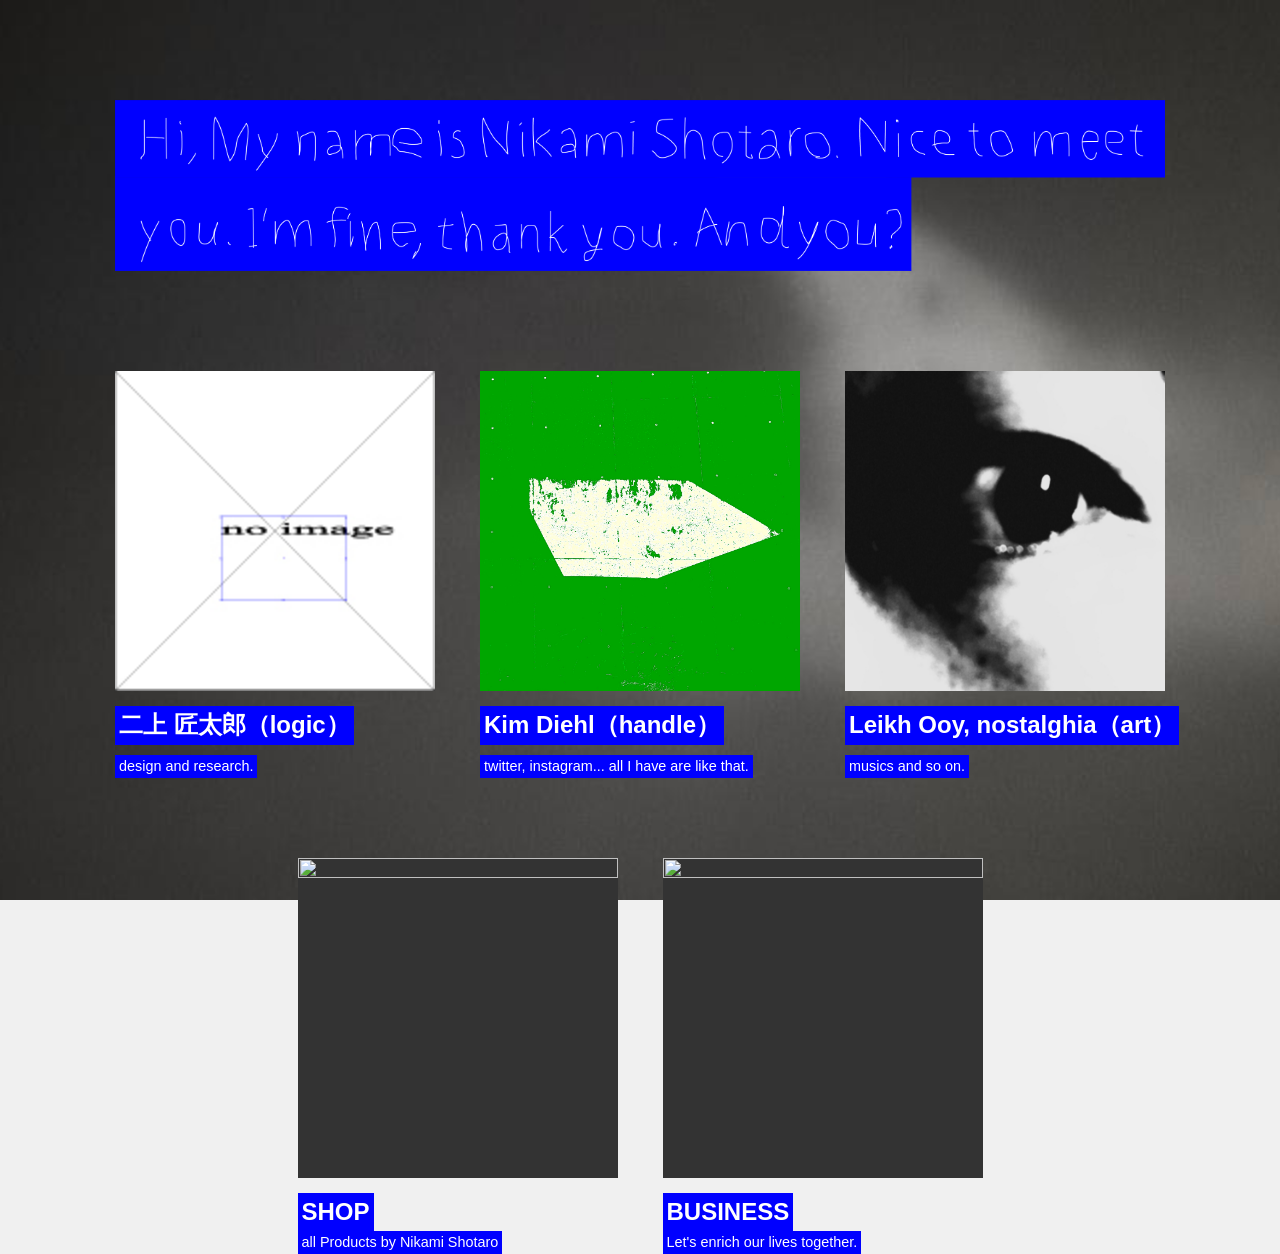
==== index.html @ e9ebbf96 "更新" ====
<!DOCTYPE html> 
<html lang="ja">
<head>
    <meta charset="UTF-8">
    <meta name="viewport" content="width=device-width, initial-scale=1.0">
    <title>nikamishotaro computer</title>
    <style>
        /* 全体の設定 */
        body {
            /* ① フォントをMS Pゴシック主体の設定に変更 */
            font-family: "MS PGothic", "ＭＳ Ｐゴシック", "MS PMincho", "ＭＳ Ｐ明朝", sans-serif;
            margin: 0;
            padding: 0;
            color: #0000ff;
            line-height: 1.6;
            height: 100vh;
            overflow: hidden; 
            display: flex;
            flex-direction: column;
            
            background-image: url('images/background.jpg'); 
            background-size: cover;
            background-position: center;
            background-attachment: fixed;
            background-color: #f0f0f0; 
        }

        .header-container {
            /* ③ 横幅を下の .layout-wrapper と同じ 1050px に設定 */
            max-width: 1050px;
            
            /* ▼▼▼ ③【調整箇所：PC版 タイトル画像と下部オブジェクトとの間隔】 ▼▼▼ */
            /* 下記の margin の3つ目の数値「100px」が、上に配置したタイトル画像と
               下部のリンク群（もともと配置しているオブジェクト）との間隔になります。
               間隔を変更したい場合はこの数値を調整してください。 */
            margin: 100px auto 100px;
            /* ▲▲▲ PC版 間隔の調整箇所 ここまで ▲▲▲ */
            
            padding: 0;
            box-sizing: border-box;
        }

        .welcome-header {
            /* ③【調整箇所：フォントサイズ】 
               1050px幅に収まるよう 2.95rem に調整しています。微調整はここを変更してください */
            font-size: 2.95rem; 
            font-weight: bold;
            letter-spacing: 0.05em;
            text-align: left;
            margin: 0;
            white-space: normal;
        }

        /* タイトル画像用のスタイル */
        .title-image {
            width: 100%;
            height: auto;
            display: block;
        }

        a {
            color: inherit;
            text-decoration: none;
            transition: opacity 0.3s;
        }
        a:hover {
            opacity: 0.5;
        }

        /* --------------------------------------------------
            配置の操作用スタイル
        -------------------------------------------------- */

        .layout-wrapper {
            width: 1050px; 
            margin: 0 auto;
        }

        .link-container {
            display: flex;
            justify-content: space-between; 
            padding: 0;
        }

        /* ブロック全体をリンク化するため display: block に変更 */
        .item {
            width: 320px; 
            text-align: left; 
            display: block;
        }

        /* ▼▼▼ ①-c 画像サイズの変更指示コメント ▼▼▼ */
        .block-image {
            /* 新たに配置した画像の大きさを変更する場合は、以下の数値を修正してください。
               現状は幅いっぱいの正方形（320px × 320px）になるよう設定されています。
               固定の大きさにしたい場合は「width: 200px; height: 200px;」などに書き換えてください。
            */
            width: 100%;
            aspect-ratio: 1 / 1;
            /* ------------------------------------------------------------------- */
            object-fit: cover;
            display: block;
            margin-bottom: 15px; /* タイトルとの間隔 */
            background-color: #333333; /* 画像が読み込めない時のダミー背景色 */
        }
        /* ▲▲▲ 画像サイズの変更指示コメント ここまで ▲▲▲ */

        .item-name {
            /* ①-c タイトルのフォントをMS Pゴシックに変更 */
            font-family: "MS PGothic", "ＭＳ Ｐゴシック", sans-serif;
            white-space: nowrap; 
            font-size: 1.5rem;
            display: block;
            margin-bottom: 10px;
            font-weight: bold;

            /* ▼▼▼ 【要求①：ハイライト設定（アイテム名）】 ▼▼▼ */
            background-color: #0000ff; /* ハイライトの色 */
            color: #ffffff;           /* 文字の色 */
            width: fit-content;       /* 幅をテキスト量に依存させる */
            padding: 0 4px;           /* 左右の余白（ハイライトの長さの微調整用） */
            /* ▲▲▲ ハイライト設定 ここまで ▲▲▲ */
        }

        .description {
            font-size: 0.9rem;
            margin: 0;

            /* ▼▼▼ 【要求①：ハイライト設定（説明文）】 ▼▼▼ */
            background-color: #0000ff; /* ハイライトの色 */
            color: #ffffff;           /* 文字の色 */
            width: fit-content;       /* 幅をテキスト量に依存させる */
            padding: 0 4px;           /* 左右の余白 */
            display: block;           /* width: fit-contentを有効にするため追加 */
            /* ▲▲▲ ハイライト設定 ここまで ▲▲▲ */
        }

        .sub-container {
            margin-top: 80px; 
            display: flex;
            /* ①-a オリンピックロゴのような均等配置（上段の隙間をセンターにする）ための調整 */
            justify-content: center;
            gap: 45px; 
        }

        .sub-name {
            /* ①-c タイトルのフォントをMS Pゴシックに変更 */
            font-family: "MS PGothic", "ＭＳ Ｐゴシック", sans-serif;
            font-size: 1.5rem;
            font-weight: bold;
            display: block; /* 構造変更に伴うレイアウト維持のため追加 */

            /* ▼▼▼ 【要求①：ハイライト設定（下段SHOP/BUSINESS）】 ▼▼▼ */
            background-color: #0000ff; /* ハイライトの色 */
            color: #ffffff;           /* 文字の色 */
            width: fit-content;       /* 幅をテキスト量に依存させる */
            padding: 0 4px;           /* 左右の余白 */
            /* ▲▲▲ ハイライト設定 ここまで ▲▲▲ */
        }

        /* --------------------------------------------------
            スマホ用（レスポンシブ）の設定
        -------------------------------------------------- */
        @media (max-width: 768px) {
            body {
                overflow-y: auto; 
            }

            /* 【要求①】 SP版のみタイトル画像を差し替え */
            .title-image {
                content: url('images/title_text_sp.png');
            }

            .header-container {
                /* ▼▼▼ ③【調整箇所：SP版 タイトル画像と下部オブジェクトとの間隔】 ▼▼▼ */
                /* SP版のタイトル画像と下部のリンク群との間隔を変更する場合は、
                   以下の margin の3つ目の数値「100px」を修正してください。 */
                margin: 40px auto 100px;
                /* ▲▲▲ SP版 間隔の調整箇所 ここまで ▲▲▲ */
                
                /* 【要求①】画面いっぱいの幅まで拡大させるため、paddingを0に変更 */
                padding: 20px;
                max-width: 100%;
            }

            .welcome-header {
                font-size: 1.8rem; 
                word-wrap: break-word;
            }

            .layout-wrapper {
                width: 100%;
                padding: 0 20px;
                box-sizing: border-box;
            }

            .link-container {
                flex-direction: column; 
                gap: 30px;
            }

            /* 【要求②】画像とテキストのレイアウト変更（左に画像、右にテキスト） */
            .item {
                width: 100%;
                display: grid;
                grid-template-columns: 1fr 1fr; /* 左半分と右半分に均等分割 */
                grid-template-rows: max-content 1fr; /* 1行目はタイトルの高さに合わせる */
                column-gap: 15px; /* 画像とテキストの隙間 */
            }

            /* スマホ版のみ画像のマージンをリセットし、グリッドの左側に配置 */
            .block-image {
                grid-column: 1 / 2;
                grid-row: 1 / 3;
                margin-bottom: 0;
                align-self: start; /* 画像が縦に間延びするのを防ぐ */
            }

            /* タイトルを画像の上端に合わせる */
            .item-name {
                white-space: normal; 
                grid-column: 2 / 3;
                grid-row: 1 / 2;
                margin-top: 0;
                margin-bottom: 8px; /* 説明文との間隔 */
            }

            /* 説明文をタイトルの下に配置 */
            .description {
                grid-column: 2 / 3;
                grid-row: 2 / 3;
            }

            /* SHOP、BUSINESSのタイトルも同様に画像右上に配置 */
            .sub-name {
                grid-column: 2 / 3;
                grid-row: 1 / 2;
                margin-top: 0;
            }

            .sub-container {
                flex-direction: column; 
                margin-top: 30px;
                padding: 0;
                gap: 30px;
                padding-bottom: 60px;
            }
        }
    </style>
</head>
<body>

    <div class="header-container">
        <h1 class="welcome-header">
            <!-- PC版のデフォルト画像。SP版はCSS（content属性）で title_text_sp.png に差し替わります -->
            <img src="images/title_text_pc.png" alt="Hi, My name is Nikami Shotaro." class="title-image">
        </h1>
    </div>

    <div class="layout-wrapper">
        <div class="link-container">
            <a href="realname.html" class="item">
                <img src="images/no image.jpg" alt="" class="block-image"> <span class="item-name">二上 匠太郎（logic）</span>
                <p class="description">design and research.</p>
            </a>
            
            <a href="handlename.html" class="item">
                <img src="images/handle_background.jpg" alt="" class="block-image"> <span class="item-name">Kim Diehl（handle）</span>
                <p class="description">twitter, instagram... all I have are like that.</p>
            </a>
            
            <a href="artistname.html" class="item">
                <img src="images/leihk-ooy_prof.jpg" alt="" class="block-image"> <span class="item-name">Leikh Ooy, nostalghia（art）</span>
                <p class="description">musics and so on.</p>
            </a>
        </div>

        <div class="sub-container">
            <a href="shop.html" class="item">
                <img src="images/dummy4.jpg" alt="" class="block-image"> <span class="sub-name">SHOP</span>
                <p class="description">all Products by Nikami Shotaro</p>
            </a>
            
            <a href="business.html" class="item">
                <img src="images/dummy5.jpg" alt="" class="block-image"> <span class="sub-name">BUSINESS</span>
                <p class="description">Let's enrich our lives together.</p>
            </a>
        </div>
    </div>

</body>
</html>
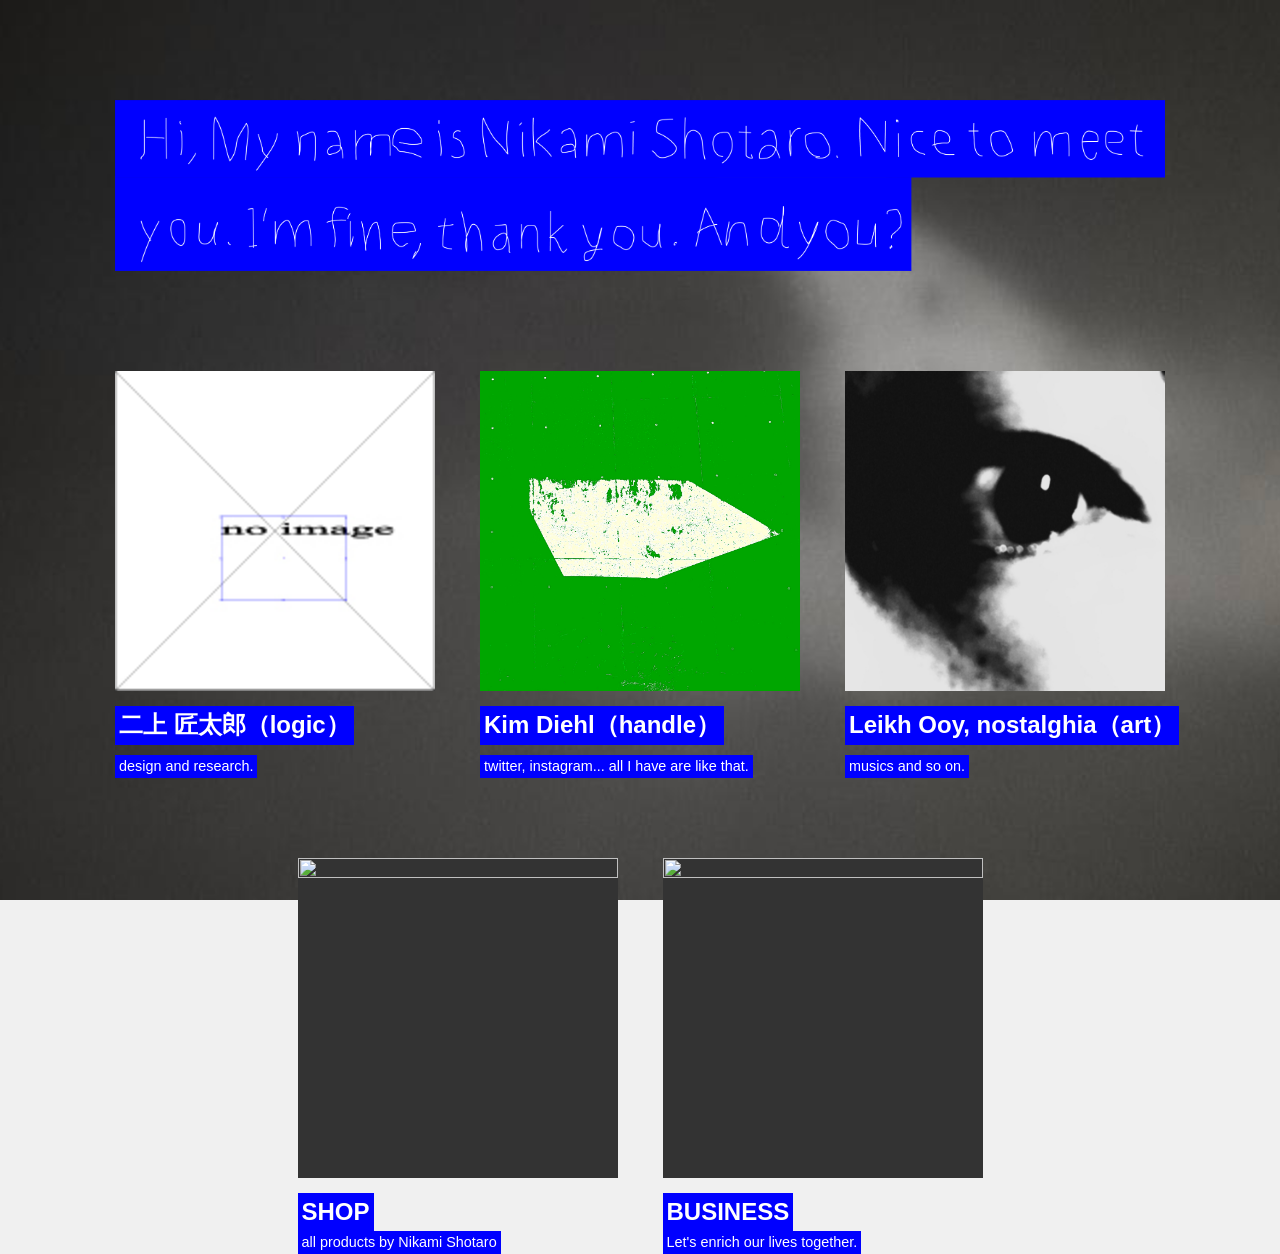
==== commit 136284d3: "更新" ====
--- a/index.html
+++ b/index.html
@@ -278,7 +278,7 @@
         <div class="sub-container">
             <a href="shop.html" class="item">
                 <img src="images/dummy4.jpg" alt="" class="block-image"> <span class="sub-name">SHOP</span>
-                <p class="description">all Products by Nikami Shotaro</p>
+                <p class="description">all products by Nikami Shotaro</p>
             </a>
             
             <a href="business.html" class="item">
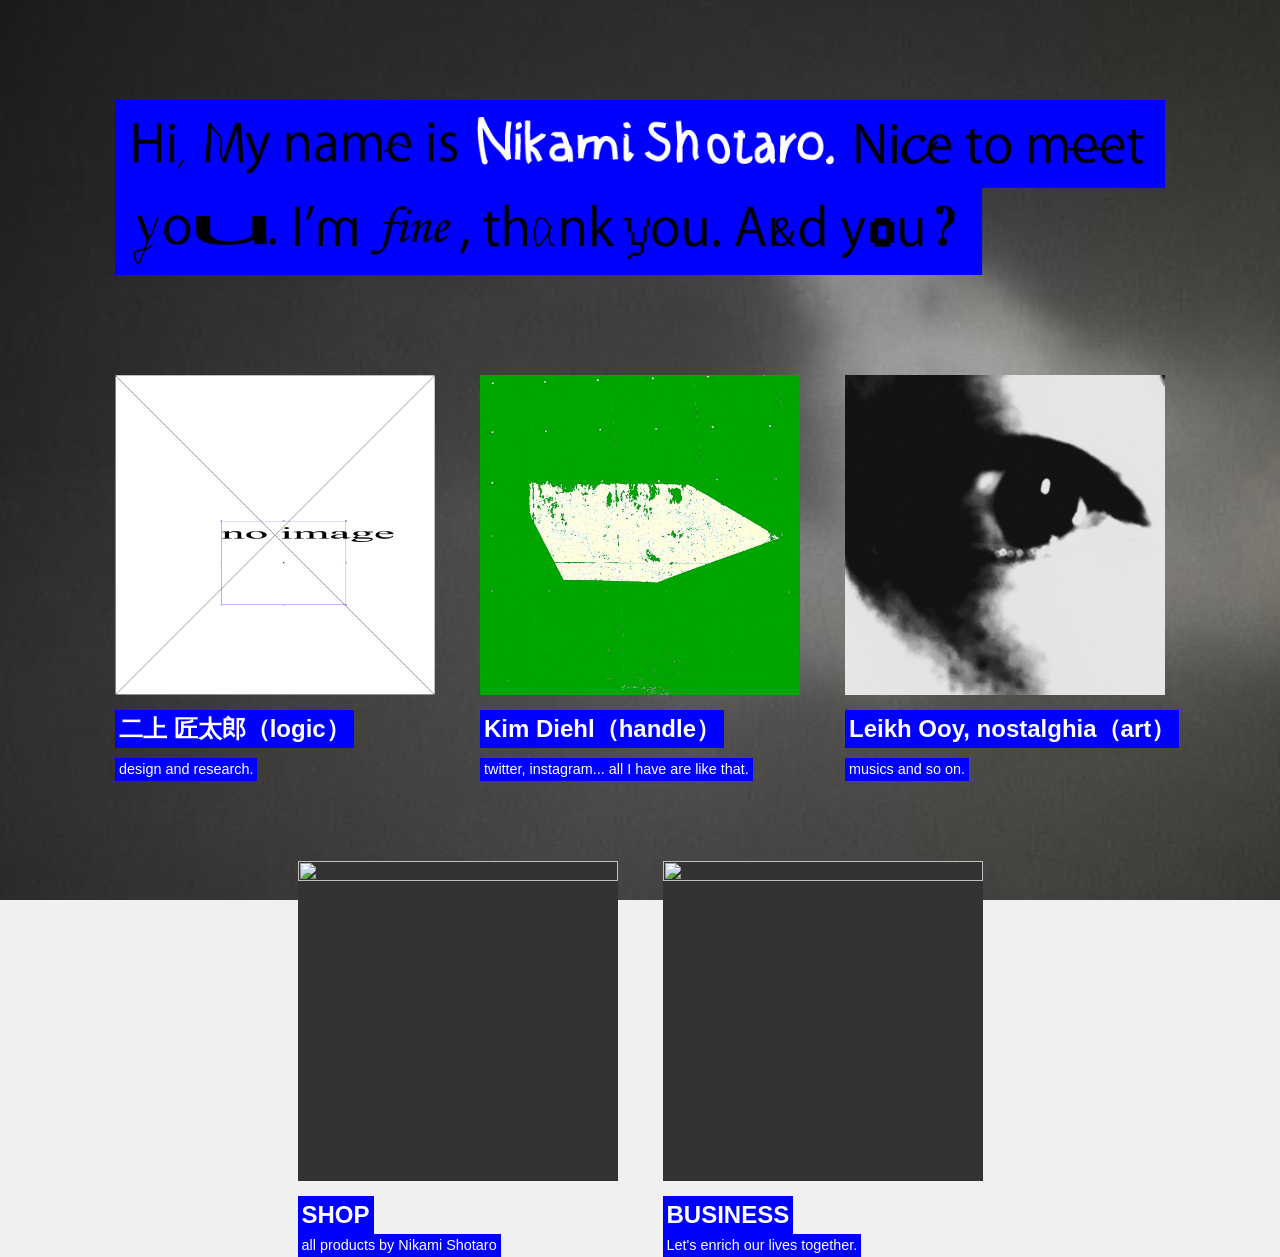
==== commit 9997a53f: "更新" ====
--- a/index.html
+++ b/index.html
@@ -260,7 +260,7 @@
     <div class="layout-wrapper">
         <div class="link-container">
             <a href="realname.html" class="item">
-                <img src="images/no image.jpg" alt="" class="block-image"> <span class="item-name">二上 匠太郎（logic）</span>
+                <img src="images/no-image.png" alt="" class="block-image"> <span class="item-name">二上 匠太郎（logic）</span>
                 <p class="description">design and research.</p>
             </a>
             
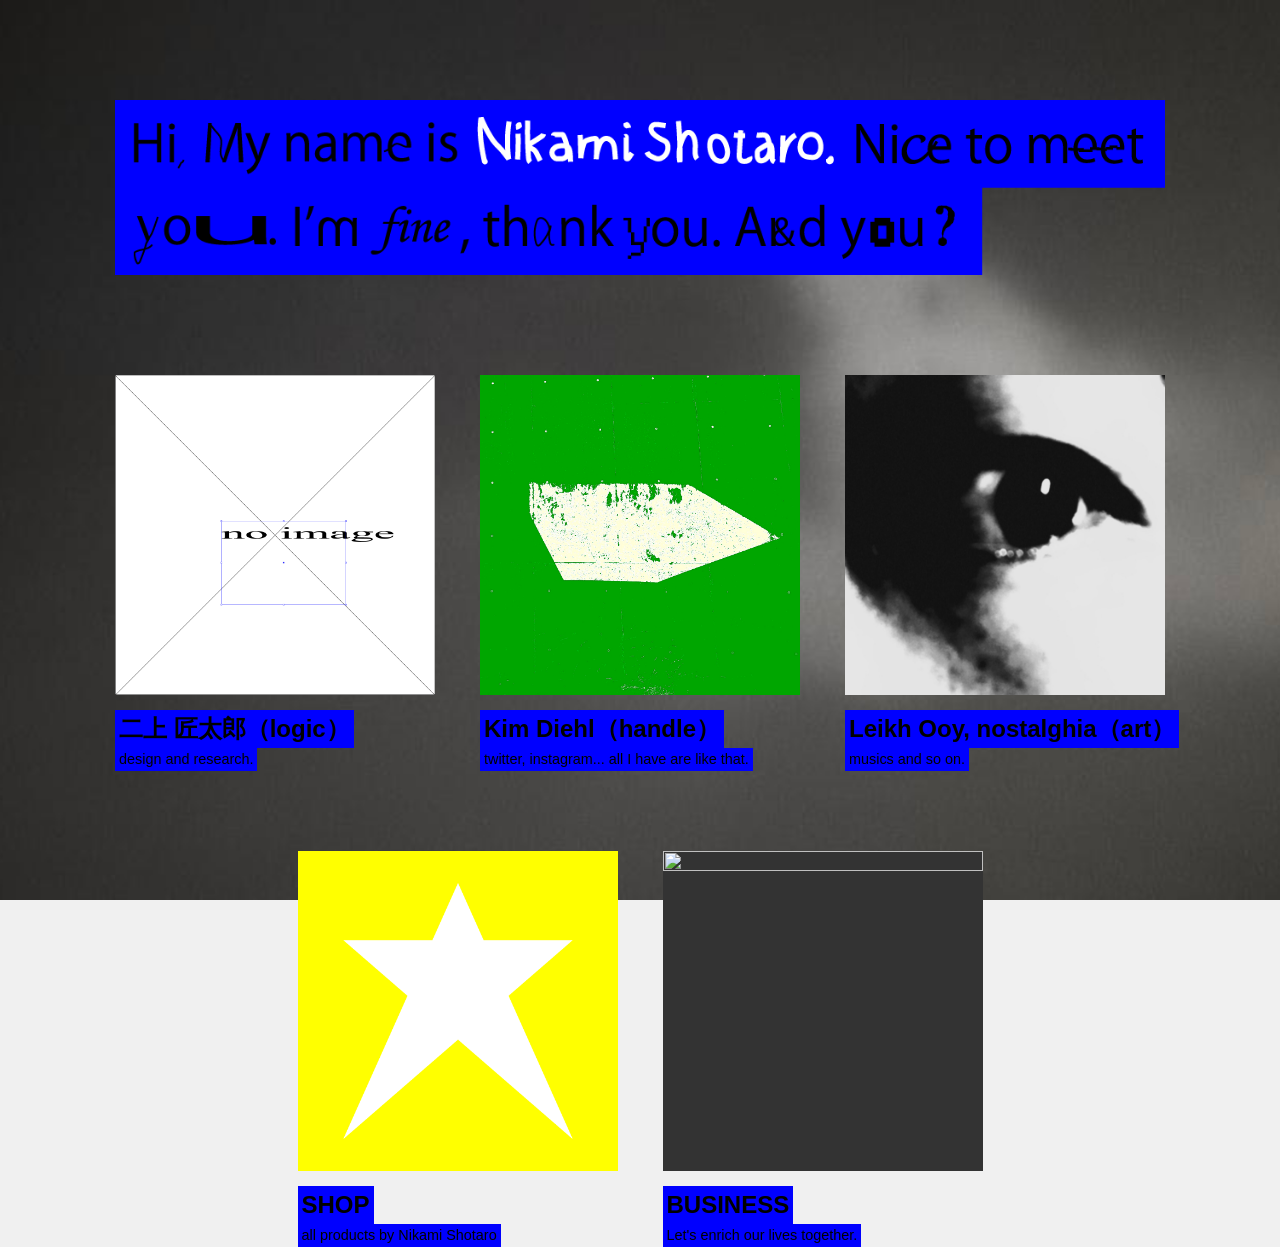
==== commit 50a599b1: "更新" ====
--- a/index.html
+++ b/index.html
@@ -111,12 +111,12 @@
             white-space: nowrap; 
             font-size: 1.5rem;
             display: block;
-            margin-bottom: 10px;
+            margin-bottom: 0; /* 要求②：タイトルと説明文の間隔をなくすため 10px から 0 に変更 */
             font-weight: bold;
 
             /* ▼▼▼ 【要求①：ハイライト設定（アイテム名）】 ▼▼▼ */
             background-color: #0000ff; /* ハイライトの色 */
-            color: #ffffff;           /* 文字の色 */
+            color: #000000;           /* 要求①：文字の色を初期状態は黒に変更 */
             width: fit-content;       /* 幅をテキスト量に依存させる */
             padding: 0 4px;           /* 左右の余白（ハイライトの長さの微調整用） */
             /* ▲▲▲ ハイライト設定 ここまで ▲▲▲ */
@@ -128,7 +128,7 @@
 
             /* ▼▼▼ 【要求①：ハイライト設定（説明文）】 ▼▼▼ */
             background-color: #0000ff; /* ハイライトの色 */
-            color: #ffffff;           /* 文字の色 */
+            color: #000000;           /* 要求①：文字の色を初期状態は黒に変更 */
             width: fit-content;       /* 幅をテキスト量に依存させる */
             padding: 0 4px;           /* 左右の余白 */
             display: block;           /* width: fit-contentを有効にするため追加 */
@@ -152,10 +152,17 @@
 
             /* ▼▼▼ 【要求①：ハイライト設定（下段SHOP/BUSINESS）】 ▼▼▼ */
             background-color: #0000ff; /* ハイライトの色 */
-            color: #ffffff;           /* 文字の色 */
+            color: #000000;           /* 要求①：文字の色を初期状態は黒に変更 */
             width: fit-content;       /* 幅をテキスト量に依存させる */
             padding: 0 4px;           /* 左右の余白 */
             /* ▲▲▲ ハイライト設定 ここまで ▲▲▲ */
+        }
+
+        /* 要求①：カーソルを当てた際にタイトルと説明文の文字を白色に変化させる */
+        .item:hover .item-name,
+        .item:hover .description,
+        .item:hover .sub-name {
+            color: #ffffff;
         }
 
         /* --------------------------------------------------
@@ -222,7 +229,7 @@
                 grid-column: 2 / 3;
                 grid-row: 1 / 2;
                 margin-top: 0;
-                margin-bottom: 8px; /* 説明文との間隔 */
+                margin-bottom: 0; /* 要求②：説明文との間隔をなくすため 8px から 0 に変更 */
             }
 
             /* 説明文をタイトルの下に配置 */
@@ -277,12 +284,12 @@
 
         <div class="sub-container">
             <a href="shop.html" class="item">
-                <img src="images/dummy4.jpg" alt="" class="block-image"> <span class="sub-name">SHOP</span>
+                <img src="images/shop.png" alt="" class="block-image"> <span class="sub-name">SHOP</span>
                 <p class="description">all products by Nikami Shotaro</p>
             </a>
             
             <a href="business.html" class="item">
-                <img src="images/dummy5.jpg" alt="" class="block-image"> <span class="sub-name">BUSINESS</span>
+                <img src="images/business.png" alt="" class="block-image"> <span class="sub-name">BUSINESS</span>
                 <p class="description">Let's enrich our lives together.</p>
             </a>
         </div>
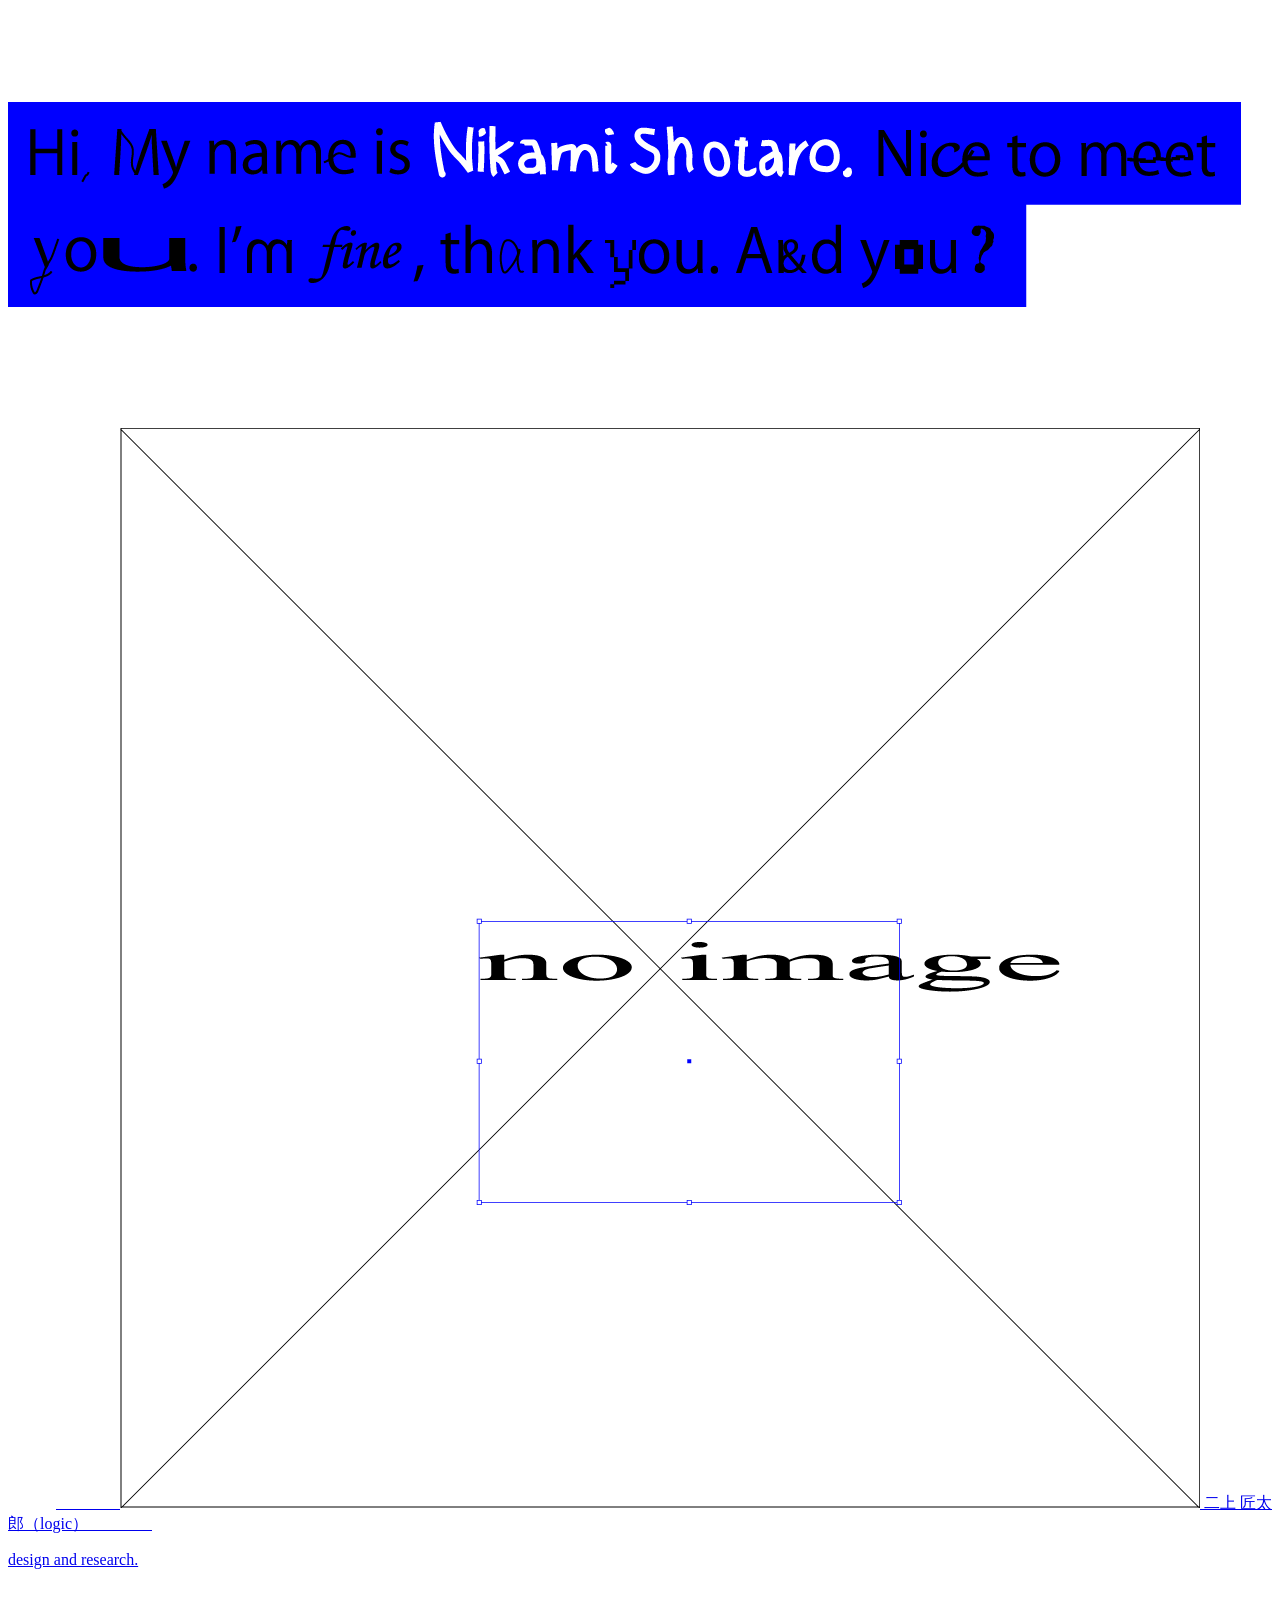
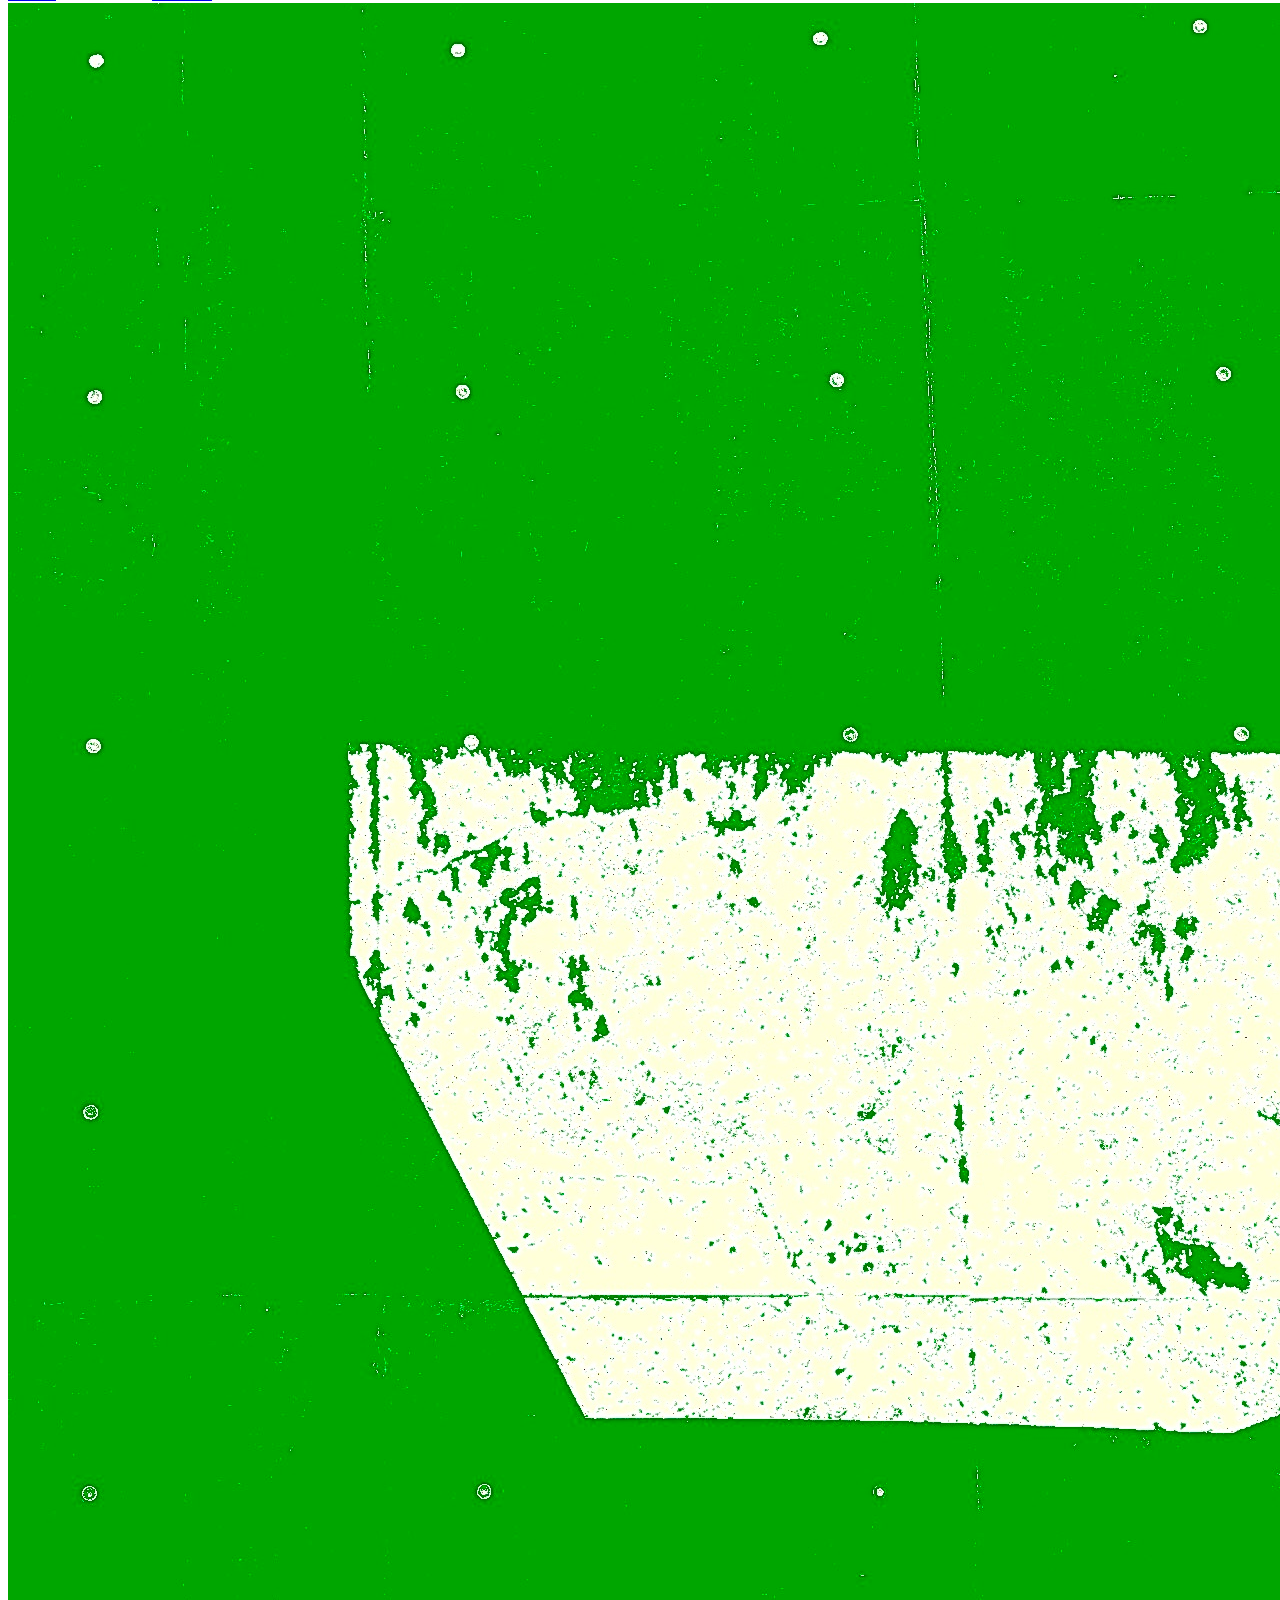
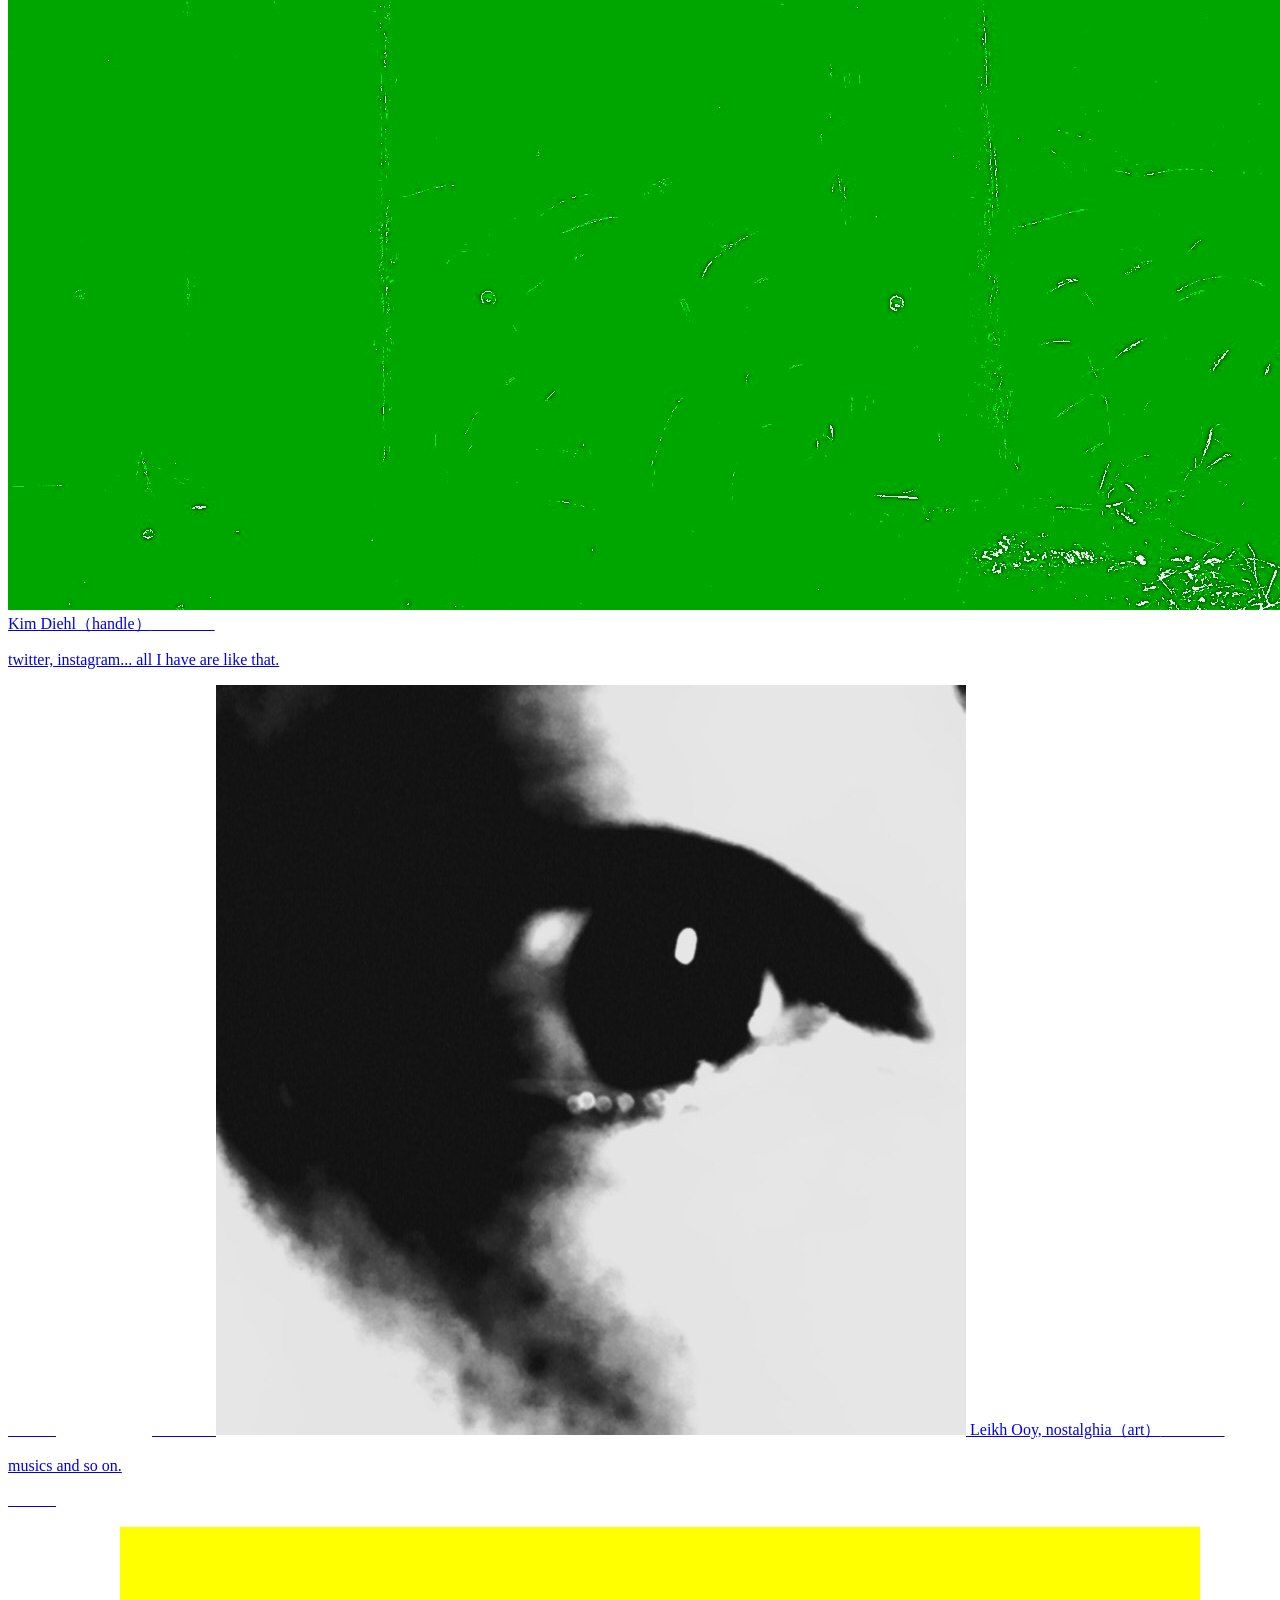
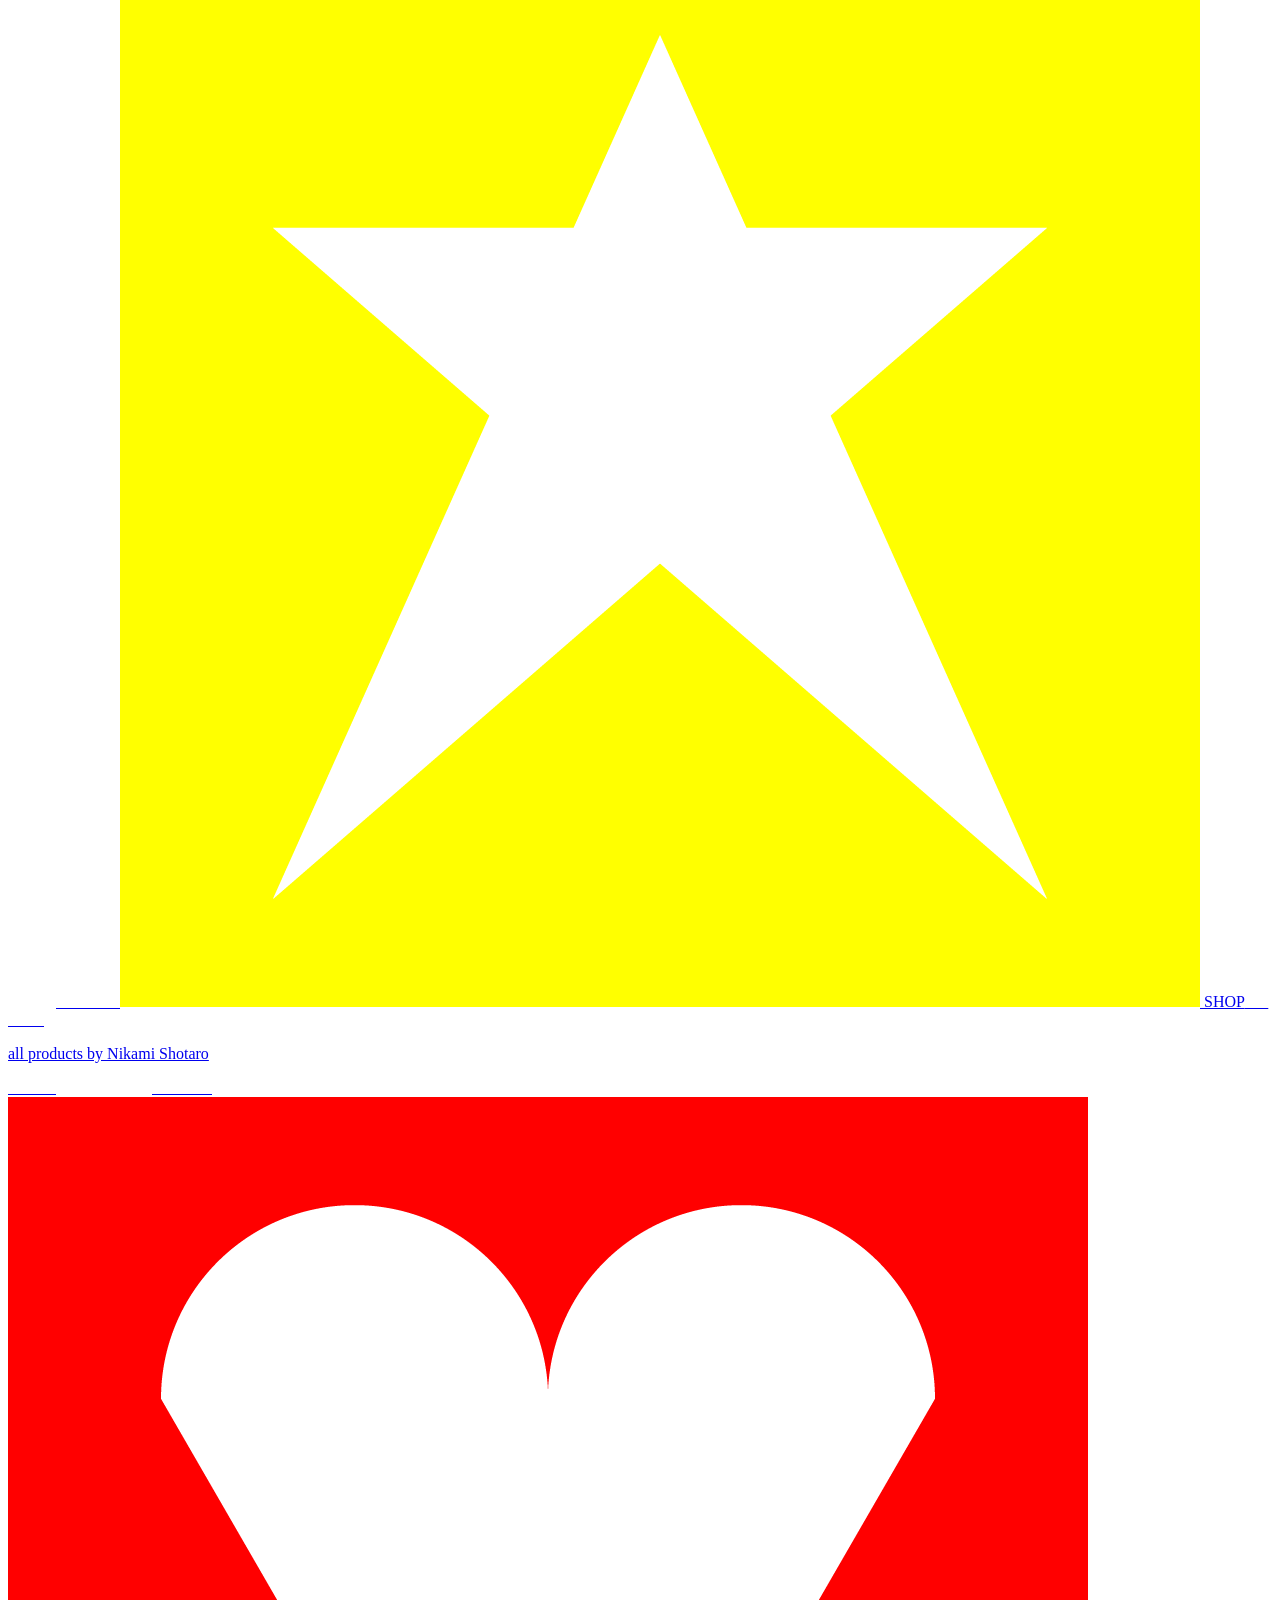
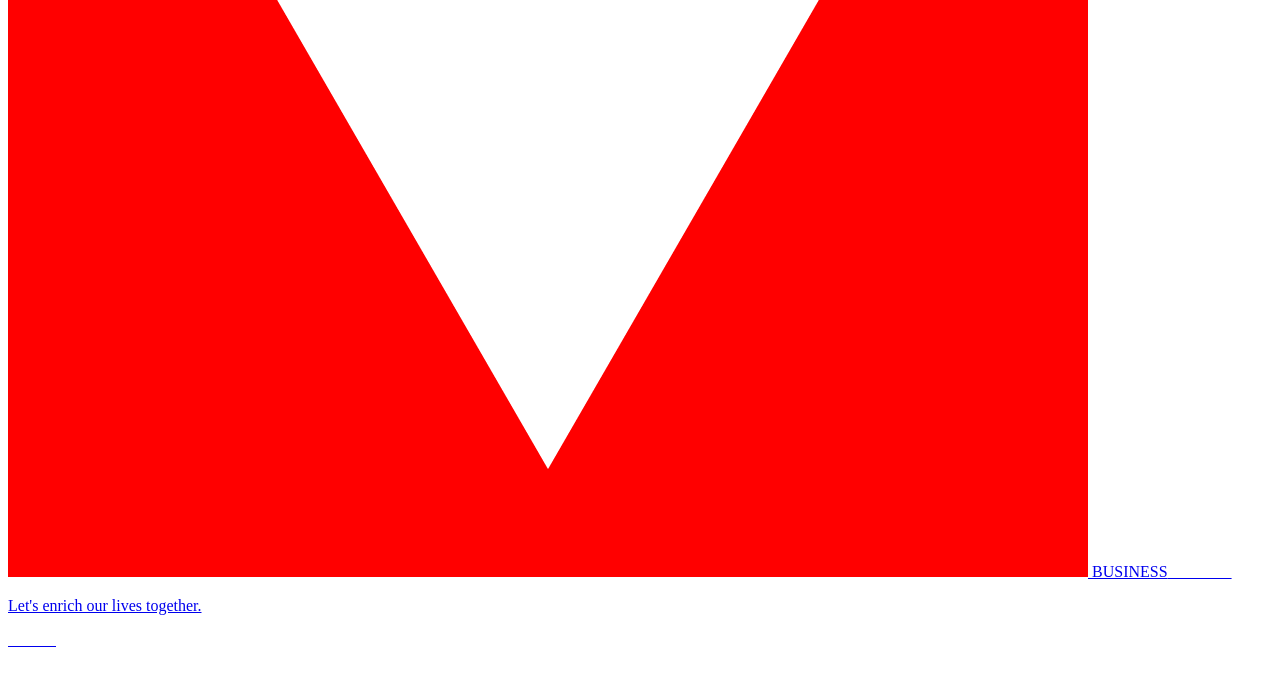
==== commit 1626090e: "更新" ====
--- a/index.html
+++ b/index.html
@@ -1,299 +1,301 @@
 <!DOCTYPE html> 
 <html lang="ja">
 <head>
-    <meta charset="UTF-8">
-    <meta name="viewport" content="width=device-width, initial-scale=1.0">
-    <title>nikamishotaro computer</title>
-    <style>
-        /* 全体の設定 */
-        body {
-            /* ① フォントをMS Pゴシック主体の設定に変更 */
-            font-family: "MS PGothic", "ＭＳ Ｐゴシック", "MS PMincho", "ＭＳ Ｐ明朝", sans-serif;
-            margin: 0;
-            padding: 0;
-            color: #0000ff;
-            line-height: 1.6;
-            height: 100vh;
-            overflow: hidden; 
-            display: flex;
-            flex-direction: column;
-            
-            background-image: url('images/background.jpg'); 
-            background-size: cover;
-            background-position: center;
-            background-attachment: fixed;
-            background-color: #f0f0f0; 
-        }
-
-        .header-container {
-            /* ③ 横幅を下の .layout-wrapper と同じ 1050px に設定 */
-            max-width: 1050px;
-            
-            /* ▼▼▼ ③【調整箇所：PC版 タイトル画像と下部オブジェクトとの間隔】 ▼▼▼ */
-            /* 下記の margin の3つ目の数値「100px」が、上に配置したタイトル画像と
-               下部のリンク群（もともと配置しているオブジェクト）との間隔になります。
-               間隔を変更したい場合はこの数値を調整してください。 */
-            margin: 100px auto 100px;
-            /* ▲▲▲ PC版 間隔の調整箇所 ここまで ▲▲▲ */
-            
-            padding: 0;
-            box-sizing: border-box;
-        }
-
-        .welcome-header {
-            /* ③【調整箇所：フォントサイズ】 
-               1050px幅に収まるよう 2.95rem に調整しています。微調整はここを変更してください */
-            font-size: 2.95rem; 
-            font-weight: bold;
-            letter-spacing: 0.05em;
-            text-align: left;
-            margin: 0;
-            white-space: normal;
-        }
-
-        /* タイトル画像用のスタイル */
-        .title-image {
-            width: 100%;
-            height: auto;
-            display: block;
-        }
-
-        a {
-            color: inherit;
-            text-decoration: none;
-            transition: opacity 0.3s;
-        }
-        a:hover {
-            opacity: 0.5;
-        }
-
-        /* --------------------------------------------------
-            配置の操作用スタイル
-        -------------------------------------------------- */
-
-        .layout-wrapper {
-            width: 1050px; 
-            margin: 0 auto;
-        }
-
-        .link-container {
-            display: flex;
-            justify-content: space-between; 
-            padding: 0;
-        }
-
-        /* ブロック全体をリンク化するため display: block に変更 */
-        .item {
-            width: 320px; 
-            text-align: left; 
-            display: block;
-        }
-
-        /* ▼▼▼ ①-c 画像サイズの変更指示コメント ▼▼▼ */
-        .block-image {
-            /* 新たに配置した画像の大きさを変更する場合は、以下の数値を修正してください。
-               現状は幅いっぱいの正方形（320px × 320px）になるよう設定されています。
-               固定の大きさにしたい場合は「width: 200px; height: 200px;」などに書き換えてください。
-            */
-            width: 100%;
-            aspect-ratio: 1 / 1;
-            /* ------------------------------------------------------------------- */
-            object-fit: cover;
-            display: block;
-            margin-bottom: 15px; /* タイトルとの間隔 */
-            background-color: #333333; /* 画像が読み込めない時のダミー背景色 */
-        }
-        /* ▲▲▲ 画像サイズの変更指示コメント ここまで ▲▲▲ */
-
-        .item-name {
-            /* ①-c タイトルのフォントをMS Pゴシックに変更 */
-            font-family: "MS PGothic", "ＭＳ Ｐゴシック", sans-serif;
-            white-space: nowrap; 
-            font-size: 1.5rem;
-            display: block;
-            margin-bottom: 0; /* 要求②：タイトルと説明文の間隔をなくすため 10px から 0 に変更 */
-            font-weight: bold;
-
-            /* ▼▼▼ 【要求①：ハイライト設定（アイテム名）】 ▼▼▼ */
-            background-color: #0000ff; /* ハイライトの色 */
-            color: #000000;           /* 要求①：文字の色を初期状態は黒に変更 */
-            width: fit-content;       /* 幅をテキスト量に依存させる */
-            padding: 0 4px;           /* 左右の余白（ハイライトの長さの微調整用） */
-            /* ▲▲▲ ハイライト設定 ここまで ▲▲▲ */
-        }
-
-        .description {
-            font-size: 0.9rem;
-            margin: 0;
-
-            /* ▼▼▼ 【要求①：ハイライト設定（説明文）】 ▼▼▼ */
-            background-color: #0000ff; /* ハイライトの色 */
-            color: #000000;           /* 要求①：文字の色を初期状態は黒に変更 */
-            width: fit-content;       /* 幅をテキスト量に依存させる */
-            padding: 0 4px;           /* 左右の余白 */
-            display: block;           /* width: fit-contentを有効にするため追加 */
-            /* ▲▲▲ ハイライト設定 ここまで ▲▲▲ */
-        }
-
-        .sub-container {
-            margin-top: 80px; 
-            display: flex;
-            /* ①-a オリンピックロゴのような均等配置（上段の隙間をセンターにする）ための調整 */
-            justify-content: center;
-            gap: 45px; 
-        }
-
-        .sub-name {
-            /* ①-c タイトルのフォントをMS Pゴシックに変更 */
-            font-family: "MS PGothic", "ＭＳ Ｐゴシック", sans-serif;
-            font-size: 1.5rem;
-            font-weight: bold;
-            display: block; /* 構造変更に伴うレイアウト維持のため追加 */
-
-            /* ▼▼▼ 【要求①：ハイライト設定（下段SHOP/BUSINESS）】 ▼▼▼ */
-            background-color: #0000ff; /* ハイライトの色 */
-            color: #000000;           /* 要求①：文字の色を初期状態は黒に変更 */
-            width: fit-content;       /* 幅をテキスト量に依存させる */
-            padding: 0 4px;           /* 左右の余白 */
-            /* ▲▲▲ ハイライト設定 ここまで ▲▲▲ */
-        }
-
-        /* 要求①：カーソルを当てた際にタイトルと説明文の文字を白色に変化させる */
-        .item:hover .item-name,
-        .item:hover .description,
-        .item:hover .sub-name {
-            color: #ffffff;
-        }
-
-        /* --------------------------------------------------
-            スマホ用（レスポンシブ）の設定
-        -------------------------------------------------- */
-        @media (max-width: 768px) {
-            body {
-                overflow-y: auto; 
-            }
-
-            /* 【要求①】 SP版のみタイトル画像を差し替え */
-            .title-image {
-                content: url('images/title_text_sp.png');
-            }
-
-            .header-container {
-                /* ▼▼▼ ③【調整箇所：SP版 タイトル画像と下部オブジェクトとの間隔】 ▼▼▼ */
-                /* SP版のタイトル画像と下部のリンク群との間隔を変更する場合は、
-                   以下の margin の3つ目の数値「100px」を修正してください。 */
-                margin: 40px auto 100px;
-                /* ▲▲▲ SP版 間隔の調整箇所 ここまで ▲▲▲ */
-                
-                /* 【要求①】画面いっぱいの幅まで拡大させるため、paddingを0に変更 */
-                padding: 20px;
-                max-width: 100%;
-            }
-
-            .welcome-header {
-                font-size: 1.8rem; 
-                word-wrap: break-word;
-            }
-
-            .layout-wrapper {
-                width: 100%;
-                padding: 0 20px;
-                box-sizing: border-box;
-            }
-
-            .link-container {
-                flex-direction: column; 
-                gap: 30px;
-            }
-
-            /* 【要求②】画像とテキストのレイアウト変更（左に画像、右にテキスト） */
-            .item {
-                width: 100%;
-                display: grid;
-                grid-template-columns: 1fr 1fr; /* 左半分と右半分に均等分割 */
-                grid-template-rows: max-content 1fr; /* 1行目はタイトルの高さに合わせる */
-                column-gap: 15px; /* 画像とテキストの隙間 */
-            }
-
-            /* スマホ版のみ画像のマージンをリセットし、グリッドの左側に配置 */
-            .block-image {
-                grid-column: 1 / 2;
-                grid-row: 1 / 3;
-                margin-bottom: 0;
-                align-self: start; /* 画像が縦に間延びするのを防ぐ */
-            }
-
-            /* タイトルを画像の上端に合わせる */
-            .item-name {
-                white-space: normal; 
-                grid-column: 2 / 3;
-                grid-row: 1 / 2;
-                margin-top: 0;
-                margin-bottom: 0; /* 要求②：説明文との間隔をなくすため 8px から 0 に変更 */
-            }
-
-            /* 説明文をタイトルの下に配置 */
-            .description {
-                grid-column: 2 / 3;
-                grid-row: 2 / 3;
-            }
-
-            /* SHOP、BUSINESSのタイトルも同様に画像右上に配置 */
-            .sub-name {
-                grid-column: 2 / 3;
-                grid-row: 1 / 2;
-                margin-top: 0;
-            }
-
-            .sub-container {
-                flex-direction: column; 
-                margin-top: 30px;
-                padding: 0;
-                gap: 30px;
-                padding-bottom: 60px;
-            }
-        }
-    </style>
+    <meta charset="UTF-8">
+    <meta name="viewport" content="width=device-width, initial-scale=1.0">
+    <title>nikamishotaro computer</title>
+    <style>
+        /* 全体の設定 */
+        body {
+            /* ① フォントをMS Pゴシック主体の設定に変更 */
+            font-family: "MS PGothic", "ＭＳ Ｐゴシック", "MS PMincho", "ＭＳ Ｐ明朝", sans-serif;
+            margin: 0;
+            padding: 0;
+            color: #0000ff;
+            line-height: 1.6;
+            /* 【要求①修正】スクロールを可能にするため、高さを最小値指定に変更し、はみ出しを許可する */
+            min-height: 100vh;
+            overflow-y: auto; 
+            display: flex;
+            flex-direction: column;
+            
+            background-image: url('images/background.jpg'); 
+            background-size: cover;
+            background-position: center;
+            background-attachment: fixed;
+            background-color: #f0f0f0; 
+        }
+
+        .header-container {
+            /* ③ 横幅を下の .layout-wrapper と同じ 1050px に設定 */
+            max-width: 1050px;
+            
+            /* ▼▼▼ ③【調整箇所：PC版 タイトル画像と下部オブジェクトとの間隔】 ▼▼▼ */
+            /* 下記の margin の3つ目の数値「100px」が、上に配置したタイトル画像と
+               下部のリンク群（もともと配置しているオブジェクト）との間隔になります。
+               間隔を変更したい場合はこの数値を調整してください。 */
+            margin: 100px auto 100px;
+            /* ▲▲▲ PC版 間隔の調整箇所 ここまで ▲▲▲ */
+            
+            padding: 0;
+            box-sizing: border-box;
+        }
+
+        .welcome-header {
+            /* ③【調整箇所：フォントサイズ】 
+               1050px幅に収まるよう 2.95rem に調整しています。微調整はここを変更してください */
+            font-size: 2.95rem; 
+            font-weight: bold;
+            letter-spacing: 0.05em;
+            text-align: left;
+            margin: 0;
+            white-space: normal;
+        }
+
+        /* タイトル画像用のスタイル */
+        .title-image {
+            width: 100%;
+            height: auto;
+            display: block;
+        }
+
+        a {
+            color: inherit;
+            text-decoration: none;
+            transition: opacity 0.3s;
+        }
+        a:hover {
+            opacity: 0.5;
+            transition: opacity 0.3s;
+        }
+
+        /* --------------------------------------------------
+            配置の操作用スタイル
+        -------------------------------------------------- */
+
+        .layout-wrapper {
+            width: 1050px; 
+            margin: 0 auto;
+        }
+
+        .link-container {
+            display: flex;
+            justify-content: space-between; 
+            padding: 0;
+        }
+
+        /* ブロック全体をリンク化するため display: block に変更 */
+        .item {
+            width: 320px; 
+            text-align: left; 
+            display: block;
+        }
+
+        /* ▼▼▼ ①-c 画像サイズの変更指示コメント ▼▼▼ */
+        .block-image {
+            /* 新たに配置した画像の大きさを変更する場合は、以下の数値を修正してください。
+               現状は幅いっぱいの正方形（320px × 320px）になるよう設定されています。
+               固定の大きさにしたい場合は「width: 200px; height: 200px;」などに書き換えてください。
+            */
+            width: 100%;
+            aspect-ratio: 1 / 1;
+            /* ------------------------------------------------------------------- */
+            object-fit: cover;
+            display: block;
+            margin-bottom: 15px; /* タイトルとの間隔 */
+            background-color: #333333; /* 画像が読み込めない時のダミー背景色 */
+        }
+        /* ▲▲▲ 画像サイズの変更指示コメント ここまで ▲▲▲ */
+
+        .item-name {
+            /* ①-c タイトルのフォントをMS Pゴシックに変更 */
+            font-family: "MS PGothic", "ＭＳ Ｐゴシック", sans-serif;
+            white-space: nowrap; 
+            font-size: 1.5rem;
+            display: block;
+            margin-bottom: 0; /* 要求②：タイトルと説明文の間隔をなくすため 10px から 0 に変更 */
+            font-weight: bold;
+
+            /* ▼▼▼ 【要求①：ハイライト設定（アイテム名）】 ▼▼▼ */
+            background-color: #0000ff; /* ハイライトの色 */
+            color: #000000;           /* 要求①：文字の色を初期状態は黒に変更 */
+            width: fit-content;       /* 幅をテキスト量に依存させる */
+            padding: 0 4px;           /* 左右の余白（ハイライトの長さの微調整用） */
+            /* ▲▲▲ ハイライト設定 ここまで ▲▲▲ */
+        }
+
+        .description {
+            font-size: 0.9rem;
+            margin: 0;
+
+            /* ▼▼▼ 【要求①：ハイライト設定（説明文）】 ▼▼▼ */
+            background-color: #0000ff; /* ハイライトの色 */
+            color: #000000;           /* 要求①：文字の色を初期状態は黒に変更 */
+            width: fit-content;       /* 幅をテキスト量に依存させる */
+            padding: 0 4px;           /* 左右の余白 */
+            display: block;           /* width: fit-contentを有効にするため追加 */
+            /* ▲▲▲ ハイライト設定 ここまで ▲▲▲ */
+        }
+
+        .sub-container {
+            margin-top: 80px; 
+            display: flex;
+            /* ①-a オリンピックロゴのような均等配置（上段の隙間をセンターにする）ための調整 */
+            justify-content: center;
+            gap: 45px; 
+        }
+
+        .sub-name {
+            /* ①-c タイトルのフォントをMS Pゴシックに変更 */
+            font-family: "MS PGothic", "ＭＳ Ｐゴシック", sans-serif;
+            font-size: 1.5rem;
+            font-weight: bold;
+            display: block; /* 構造変更に伴うレイアウト維持のため追加 */
+
+            /* ▼▼▼ 【要求①：ハイライト設定（下段SHOP/BUSINESS）】 ▼▼▼ */
+            background-color: #0000ff; /* ハイライトの色 */
+            color: #000000;           /* 要求①：文字の色を初期状態は黒に変更 */
+            width: fit-content;       /* 幅をテキスト量に依存させる */
+            padding: 0 4px;           /* 左右の余白 */
+            /* ▲▲▲ ハイライト設定 ここまで ▲▲▲ */
+        }
+
+        /* 要求①：カーソルを当てた際にタイトルと説明文の文字を白色に変化させる */
+        .item:hover .item-name,
+        .item:hover .description,
+        .item:hover .sub-name {
+            color: #ffffff;
+        }
+
+        /* --------------------------------------------------
+            スマホ用（レスポンシブ）の設定
+        -------------------------------------------------- */
+        @media (max-width: 768px) {
+            body {
+                overflow-y: auto; 
+            }
+
+            /* 【要求①】 SP版のみタイトル画像を差し替え */
+            .title-image {
+                content: url('images/title_text_sp.png');
+            }
+
+            .header-container {
+                /* ▼▼▼ ③【調整箇所：SP版 タイトル画像と下部オブジェクトとの間隔】 ▼▼▼ */
+                /* SP版のタイトル画像と下部のリンク群との間隔を変更する場合は、
+                   以下の margin の3つ目の数値「100px」を修正してください。 */
+                margin: 40px auto 100px;
+                /* ▲▲▲ SP版 間隔の調整箇所 ここまで ▲▲▲ */
+                
+                /* 【要求①】画面いっぱいの幅まで拡大させるため、paddingを0に変更 */
+                padding: 20px;
+                max-width: 100%;
+            }
+
+            .welcome-header {
+                font-size: 1.8rem; 
+                word-wrap: break-word;
+            }
+
+            .layout-wrapper {
+                width: 100%;
+                padding: 0 20px;
+                box-sizing: border-box;
+            }
+
+            .link-container {
+                flex-direction: column; 
+                gap: 30px;
+            }
+
+            /* 【要求②】画像とテキストのレイアウト変更（左に画像、右にテキスト） */
+            .item {
+                width: 100%;
+                display: grid;
+                grid-template-columns: 1fr 1fr; /* 左半分と右半分に均等分割 */
+                grid-template-rows: max-content 1fr; /* 1行目はタイトルの高さに合わせる */
+                column-gap: 15px; /* 画像とテキストの隙間 */
+            }
+
+            /* スマホ版のみ画像のマージンをリセットし、グリッドの左側に配置 */
+            .block-image {
+                grid-column: 1 / 2;
+                grid-row: 1 / 3;
+                margin-bottom: 0;
+                align-self: start; /* 画像が縦に間延びするのを防ぐ */
+            }
+
+            /* タイトルを画像の上端に合わせる */
+            .item-name {
+                white-space: normal; 
+                grid-column: 2 / 3;
+                grid-row: 1 / 2;
+                margin-top: 0;
+                margin-bottom: 0; /* 要求②：説明文との間隔をなくすため 8px から 0 に変更 */
+            }
+
+            /* 説明文をタイトルの下に配置 */
+            .description {
+                grid-column: 2 / 3;
+                grid-row: 2 / 3;
+            }
+
+            /* SHOP、BUSINESSのタイトルも同様に画像右上に配置 */
+            .sub-name {
+                grid-column: 2 / 3;
+                grid-row: 1 / 2;
+                margin-top: 0;
+            }
+
+            .sub-container {
+                flex-direction: column; 
+                margin-top: 30px;
+                padding: 0;
+                gap: 30px;
+                padding-bottom: 60px;
+            }
+        }
+    </style>
 </head>
 <body>
 
-    <div class="header-container">
-        <h1 class="welcome-header">
-            <!-- PC版のデフォルト画像。SP版はCSS（content属性）で title_text_sp.png に差し替わります -->
-            <img src="images/title_text_pc.png" alt="Hi, My name is Nikami Shotaro." class="title-image">
-        </h1>
-    </div>
-
-    <div class="layout-wrapper">
-        <div class="link-container">
-            <a href="realname.html" class="item">
-                <img src="images/no-image.png" alt="" class="block-image"> <span class="item-name">二上 匠太郎（logic）</span>
-                <p class="description">design and research.</p>
-            </a>
-            
-            <a href="handlename.html" class="item">
-                <img src="images/handle_background.jpg" alt="" class="block-image"> <span class="item-name">Kim Diehl（handle）</span>
-                <p class="description">twitter, instagram... all I have are like that.</p>
-            </a>
-            
-            <a href="artistname.html" class="item">
-                <img src="images/leihk-ooy_prof.jpg" alt="" class="block-image"> <span class="item-name">Leikh Ooy, nostalghia（art）</span>
-                <p class="description">musics and so on.</p>
-            </a>
-        </div>
-
-        <div class="sub-container">
-            <a href="shop.html" class="item">
-                <img src="images/shop.png" alt="" class="block-image"> <span class="sub-name">SHOP</span>
-                <p class="description">all products by Nikami Shotaro</p>
-            </a>
-            
-            <a href="business.html" class="item">
-                <img src="images/business.png" alt="" class="block-image"> <span class="sub-name">BUSINESS</span>
-                <p class="description">Let's enrich our lives together.</p>
-            </a>
-        </div>
-    </div>
+    <div class="header-container">
+        <h1 class="welcome-header">
+            <!-- PC版のデフォルト画像。SP版はCSS（content属性）で title_text_sp.png に差し替わります -->
+            <img src="images/title_text_pc.png" alt="Hi, My name is Nikami Shotaro." class="title-image">
+        </h1>
+    </div>
+
+    <div class="layout-wrapper">
+        <div class="link-container">
+            <a href="realname.html" class="item">
+                <img src="images/no-image.png" alt="" class="block-image"> <span class="item-name">二上 匠太郎（logic）</span>
+                <p class="description">design and research.</p>
+            </a>
+            
+            <a href="handlename.html" class="item">
+                <img src="images/handle_background.jpg" alt="" class="block-image"> <span class="item-name">Kim Diehl（handle）</span>
+                <p class="description">twitter, instagram... all I have are like that.</p>
+            </a>
+            
+            <a href="artistname.html" class="item">
+                <img src="images/leihk-ooy_prof.jpg" alt="" class="block-image"> <span class="item-name">Leikh Ooy, nostalghia（art）</span>
+                <p class="description">musics and so on.</p>
+            </a>
+        </div>
+
+        <div class="sub-container">
+            <a href="shop.html" class="item">
+                <img src="images/shop.png" alt="" class="block-image"> <span class="sub-name">SHOP</span>
+                <p class="description">all products by Nikami Shotaro</p>
+            </a>
+            
+            <a href="business.html" class="item">
+                <img src="images/business.png" alt="" class="block-image"> <span class="sub-name">BUSINESS</span>
+                <p class="description">Let's enrich our lives together.</p>
+            </a>
+        </div>
+    </div>
 
 </body>
 </html>
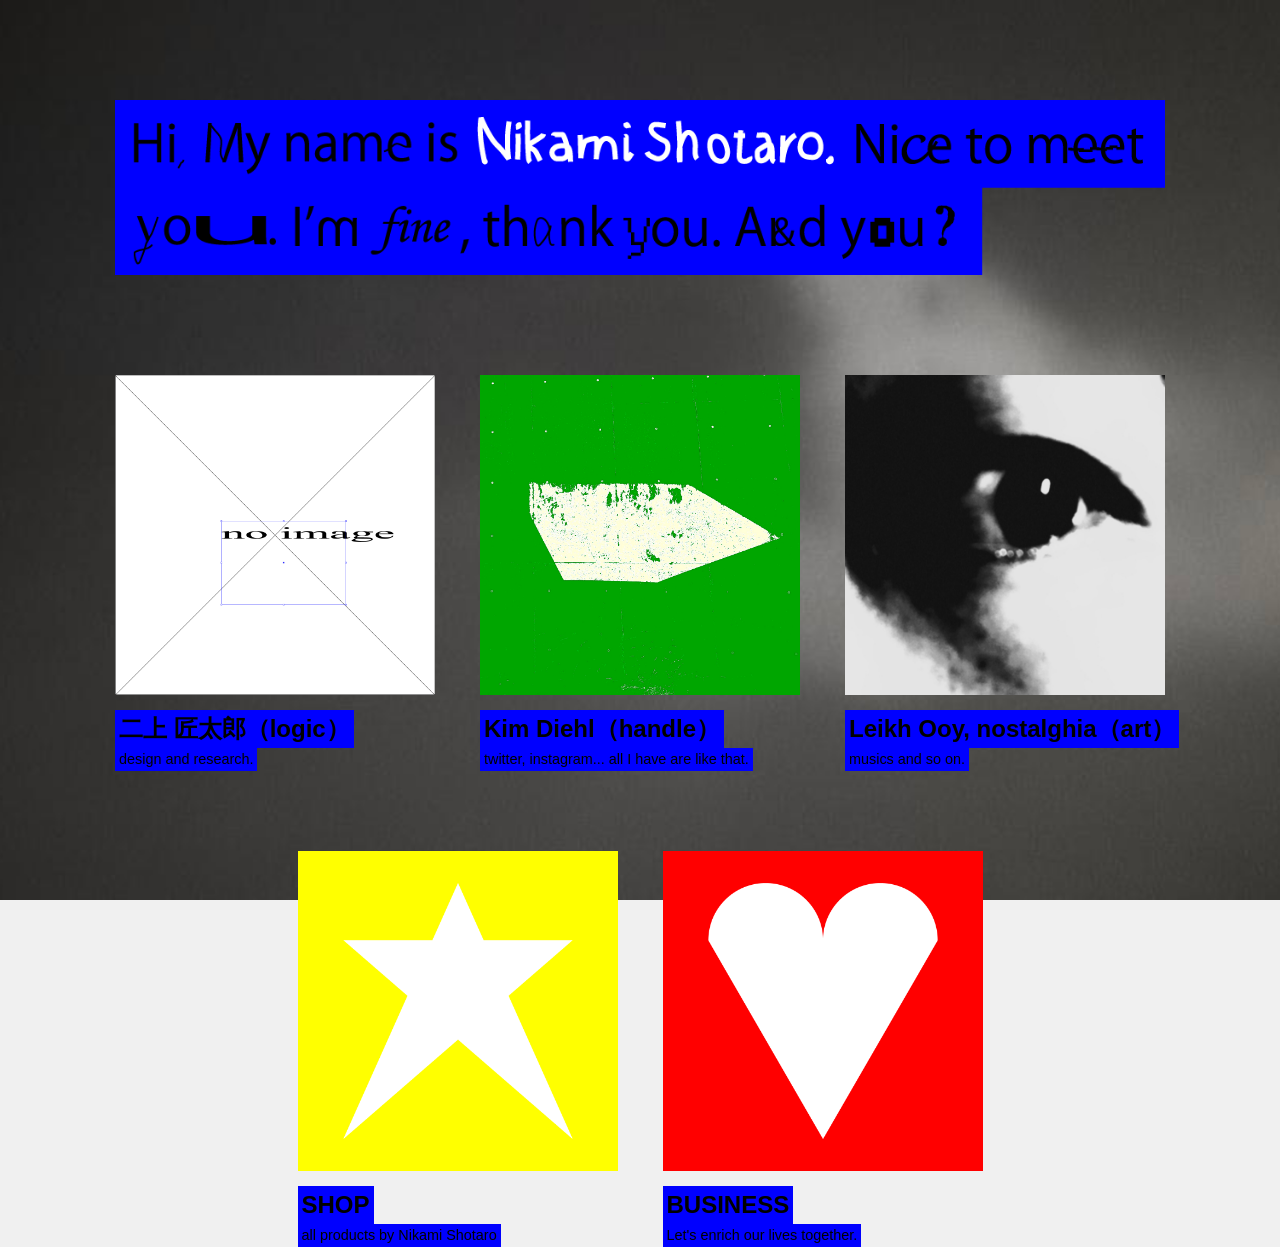
==== commit e8e5bbcf: "更新" ====
--- a/index.html
+++ b/index.html
@@ -1,301 +1,299 @@
 <!DOCTYPE html> 
 <html lang="ja">
 <head>
-    <meta charset="UTF-8">
-    <meta name="viewport" content="width=device-width, initial-scale=1.0">
-    <title>nikamishotaro computer</title>
-    <style>
-        /* 全体の設定 */
-        body {
-            /* ① フォントをMS Pゴシック主体の設定に変更 */
-            font-family: "MS PGothic", "ＭＳ Ｐゴシック", "MS PMincho", "ＭＳ Ｐ明朝", sans-serif;
-            margin: 0;
-            padding: 0;
-            color: #0000ff;
-            line-height: 1.6;
-            /* 【要求①修正】スクロールを可能にするため、高さを最小値指定に変更し、はみ出しを許可する */
-            min-height: 100vh;
-            overflow-y: auto; 
-            display: flex;
-            flex-direction: column;
-            
-            background-image: url('images/background.jpg'); 
-            background-size: cover;
-            background-position: center;
-            background-attachment: fixed;
-            background-color: #f0f0f0; 
-        }
-
-        .header-container {
-            /* ③ 横幅を下の .layout-wrapper と同じ 1050px に設定 */
-            max-width: 1050px;
-            
-            /* ▼▼▼ ③【調整箇所：PC版 タイトル画像と下部オブジェクトとの間隔】 ▼▼▼ */
-            /* 下記の margin の3つ目の数値「100px」が、上に配置したタイトル画像と
-               下部のリンク群（もともと配置しているオブジェクト）との間隔になります。
-               間隔を変更したい場合はこの数値を調整してください。 */
-            margin: 100px auto 100px;
-            /* ▲▲▲ PC版 間隔の調整箇所 ここまで ▲▲▲ */
-            
-            padding: 0;
-            box-sizing: border-box;
-        }
-
-        .welcome-header {
-            /* ③【調整箇所：フォントサイズ】 
-               1050px幅に収まるよう 2.95rem に調整しています。微調整はここを変更してください */
-            font-size: 2.95rem; 
-            font-weight: bold;
-            letter-spacing: 0.05em;
-            text-align: left;
-            margin: 0;
-            white-space: normal;
-        }
-
-        /* タイトル画像用のスタイル */
-        .title-image {
-            width: 100%;
-            height: auto;
-            display: block;
-        }
-
-        a {
-            color: inherit;
-            text-decoration: none;
-            transition: opacity 0.3s;
-        }
-        a:hover {
-            opacity: 0.5;
-            transition: opacity 0.3s;
-        }
-
-        /* --------------------------------------------------
-            配置の操作用スタイル
-        -------------------------------------------------- */
-
-        .layout-wrapper {
-            width: 1050px; 
-            margin: 0 auto;
-        }
-
-        .link-container {
-            display: flex;
-            justify-content: space-between; 
-            padding: 0;
-        }
-
-        /* ブロック全体をリンク化するため display: block に変更 */
-        .item {
-            width: 320px; 
-            text-align: left; 
-            display: block;
-        }
-
-        /* ▼▼▼ ①-c 画像サイズの変更指示コメント ▼▼▼ */
-        .block-image {
-            /* 新たに配置した画像の大きさを変更する場合は、以下の数値を修正してください。
-               現状は幅いっぱいの正方形（320px × 320px）になるよう設定されています。
-               固定の大きさにしたい場合は「width: 200px; height: 200px;」などに書き換えてください。
-            */
-            width: 100%;
-            aspect-ratio: 1 / 1;
-            /* ------------------------------------------------------------------- */
-            object-fit: cover;
-            display: block;
-            margin-bottom: 15px; /* タイトルとの間隔 */
-            background-color: #333333; /* 画像が読み込めない時のダミー背景色 */
-        }
-        /* ▲▲▲ 画像サイズの変更指示コメント ここまで ▲▲▲ */
-
-        .item-name {
-            /* ①-c タイトルのフォントをMS Pゴシックに変更 */
-            font-family: "MS PGothic", "ＭＳ Ｐゴシック", sans-serif;
-            white-space: nowrap; 
-            font-size: 1.5rem;
-            display: block;
-            margin-bottom: 0; /* 要求②：タイトルと説明文の間隔をなくすため 10px から 0 に変更 */
-            font-weight: bold;
-
-            /* ▼▼▼ 【要求①：ハイライト設定（アイテム名）】 ▼▼▼ */
-            background-color: #0000ff; /* ハイライトの色 */
-            color: #000000;           /* 要求①：文字の色を初期状態は黒に変更 */
-            width: fit-content;       /* 幅をテキスト量に依存させる */
-            padding: 0 4px;           /* 左右の余白（ハイライトの長さの微調整用） */
-            /* ▲▲▲ ハイライト設定 ここまで ▲▲▲ */
-        }
-
-        .description {
-            font-size: 0.9rem;
-            margin: 0;
-
-            /* ▼▼▼ 【要求①：ハイライト設定（説明文）】 ▼▼▼ */
-            background-color: #0000ff; /* ハイライトの色 */
-            color: #000000;           /* 要求①：文字の色を初期状態は黒に変更 */
-            width: fit-content;       /* 幅をテキスト量に依存させる */
-            padding: 0 4px;           /* 左右の余白 */
-            display: block;           /* width: fit-contentを有効にするため追加 */
-            /* ▲▲▲ ハイライト設定 ここまで ▲▲▲ */
-        }
-
-        .sub-container {
-            margin-top: 80px; 
-            display: flex;
-            /* ①-a オリンピックロゴのような均等配置（上段の隙間をセンターにする）ための調整 */
-            justify-content: center;
-            gap: 45px; 
-        }
-
-        .sub-name {
-            /* ①-c タイトルのフォントをMS Pゴシックに変更 */
-            font-family: "MS PGothic", "ＭＳ Ｐゴシック", sans-serif;
-            font-size: 1.5rem;
-            font-weight: bold;
-            display: block; /* 構造変更に伴うレイアウト維持のため追加 */
-
-            /* ▼▼▼ 【要求①：ハイライト設定（下段SHOP/BUSINESS）】 ▼▼▼ */
-            background-color: #0000ff; /* ハイライトの色 */
-            color: #000000;           /* 要求①：文字の色を初期状態は黒に変更 */
-            width: fit-content;       /* 幅をテキスト量に依存させる */
-            padding: 0 4px;           /* 左右の余白 */
-            /* ▲▲▲ ハイライト設定 ここまで ▲▲▲ */
-        }
-
-        /* 要求①：カーソルを当てた際にタイトルと説明文の文字を白色に変化させる */
-        .item:hover .item-name,
-        .item:hover .description,
-        .item:hover .sub-name {
-            color: #ffffff;
-        }
-
-        /* --------------------------------------------------
-            スマホ用（レスポンシブ）の設定
-        -------------------------------------------------- */
-        @media (max-width: 768px) {
-            body {
-                overflow-y: auto; 
-            }
-
-            /* 【要求①】 SP版のみタイトル画像を差し替え */
-            .title-image {
-                content: url('images/title_text_sp.png');
-            }
-
-            .header-container {
-                /* ▼▼▼ ③【調整箇所：SP版 タイトル画像と下部オブジェクトとの間隔】 ▼▼▼ */
-                /* SP版のタイトル画像と下部のリンク群との間隔を変更する場合は、
-                   以下の margin の3つ目の数値「100px」を修正してください。 */
-                margin: 40px auto 100px;
-                /* ▲▲▲ SP版 間隔の調整箇所 ここまで ▲▲▲ */
-                
-                /* 【要求①】画面いっぱいの幅まで拡大させるため、paddingを0に変更 */
-                padding: 20px;
-                max-width: 100%;
-            }
-
-            .welcome-header {
-                font-size: 1.8rem; 
-                word-wrap: break-word;
-            }
-
-            .layout-wrapper {
-                width: 100%;
-                padding: 0 20px;
-                box-sizing: border-box;
-            }
-
-            .link-container {
-                flex-direction: column; 
-                gap: 30px;
-            }
-
-            /* 【要求②】画像とテキストのレイアウト変更（左に画像、右にテキスト） */
-            .item {
-                width: 100%;
-                display: grid;
-                grid-template-columns: 1fr 1fr; /* 左半分と右半分に均等分割 */
-                grid-template-rows: max-content 1fr; /* 1行目はタイトルの高さに合わせる */
-                column-gap: 15px; /* 画像とテキストの隙間 */
-            }
-
-            /* スマホ版のみ画像のマージンをリセットし、グリッドの左側に配置 */
-            .block-image {
-                grid-column: 1 / 2;
-                grid-row: 1 / 3;
-                margin-bottom: 0;
-                align-self: start; /* 画像が縦に間延びするのを防ぐ */
-            }
-
-            /* タイトルを画像の上端に合わせる */
-            .item-name {
-                white-space: normal; 
-                grid-column: 2 / 3;
-                grid-row: 1 / 2;
-                margin-top: 0;
-                margin-bottom: 0; /* 要求②：説明文との間隔をなくすため 8px から 0 に変更 */
-            }
-
-            /* 説明文をタイトルの下に配置 */
-            .description {
-                grid-column: 2 / 3;
-                grid-row: 2 / 3;
-            }
-
-            /* SHOP、BUSINESSのタイトルも同様に画像右上に配置 */
-            .sub-name {
-                grid-column: 2 / 3;
-                grid-row: 1 / 2;
-                margin-top: 0;
-            }
-
-            .sub-container {
-                flex-direction: column; 
-                margin-top: 30px;
-                padding: 0;
-                gap: 30px;
-                padding-bottom: 60px;
-            }
-        }
-    </style>
+    <meta charset="UTF-8">
+    <meta name="viewport" content="width=device-width, initial-scale=1.0">
+    <title>nikamishotaro computer</title>
+    <style>
+        /* 全体の設定 */
+        body {
+            /* ① フォントをMS Pゴシック主体の設定に変更 */
+            font-family: "MS PGothic", "ＭＳ Ｐゴシック", "MS PMincho", "ＭＳ Ｐ明朝", sans-serif;
+            margin: 0;
+            padding: 0;
+            color: #0000ff;
+            line-height: 1.6;
+            min-height: 100vh; /* 【要求①：スクロール可能にするための変更】heightをmin-heightに変更 */
+            overflow-y: auto; /* 【要求①：スクロール可能にするための変更】overflow: hiddenをoverflow-y: autoに変更 */
+            display: flex;
+            flex-direction: column;
+            
+            background-image: url('images/background.jpg'); 
+            background-size: cover;
+            background-position: center;
+            background-attachment: fixed;
+            background-color: #f0f0f0; 
+        }
+
+        .header-container {
+            /* ③ 横幅を下の .layout-wrapper と同じ 1050px に設定 */
+            max-width: 1050px;
+            
+            /* ▼▼▼ ③【調整箇所：PC版 タイトル画像と下部オブジェクトとの間隔】 ▼▼▼ */
+            /* 下記の margin の3つ目の数値「100px」が、上に配置したタイトル画像と
+               下部のリンク群（もともと配置しているオブジェクト）との間隔になります。
+               間隔を変更したい場合はこの数値を調整してください。 */
+            margin: 100px auto 100px;
+            /* ▲▲▲ PC版 間隔の調整箇所 ここまで ▲▲▲ */
+            
+            padding: 0;
+            box-sizing: border-box;
+        }
+
+        .welcome-header {
+            /* ③【調整箇所：フォントサイズ】 
+               1050px幅に収まるよう 2.95rem に調整しています。微調整はここを変更してください */
+            font-size: 2.95rem; 
+            font-weight: bold;
+            letter-spacing: 0.05em;
+            text-align: left;
+            margin: 0;
+            white-space: normal;
+        }
+
+        /* タイトル画像用のスタイル */
+        .title-image {
+            width: 100%;
+            height: auto;
+            display: block;
+        }
+
+        a {
+            color: inherit;
+            text-decoration: none;
+            transition: opacity 0.3s;
+        }
+        a:hover {
+            opacity: 0.5;
+        }
+
+        /* --------------------------------------------------
+            配置の操作用スタイル
+        -------------------------------------------------- */
+
+        .layout-wrapper {
+            width: 1050px; 
+            margin: 0 auto;
+        }
+
+        .link-container {
+            display: flex;
+            justify-content: space-between; 
+            padding: 0;
+        }
+
+        /* ブロック全体をリンク化するため display: block に変更 */
+        .item {
+            width: 320px; 
+            text-align: left; 
+            display: block;
+        }
+
+        /* ▼▼▼ ①-c 画像サイズの変更指示コメント ▼▼▼ */
+        .block-image {
+            /* 新たに配置した画像の大きさを変更する場合は、以下の数値を修正してください。
+               現状は幅いっぱいの正方形（320px × 320px）になるよう設定されています。
+               固定の大きさにしたい場合は「width: 200px; height: 200px;」などに書き換えてください。
+            */
+            width: 100%;
+            aspect-ratio: 1 / 1;
+            /* ------------------------------------------------------------------- */
+            object-fit: cover;
+            display: block;
+            margin-bottom: 15px; /* タイトルとの間隔 */
+            background-color: #333333; /* 画像が読み込めない時のダミー背景色 */
+        }
+        /* ▲▲▲ 画像サイズの変更指示コメント ここまで ▲▲▲ */
+
+        .item-name {
+            /* ①-c タイトルのフォントをMS Pゴシックに変更 */
+            font-family: "MS PGothic", "ＭＳ Ｐゴシック", sans-serif;
+            white-space: nowrap; 
+            font-size: 1.5rem;
+            display: block;
+            margin-bottom: 0; /* 要求②：タイトルと説明文の間隔をなくすため 10px から 0 に変更 */
+            font-weight: bold;
+
+            /* ▼▼▼ 【要求①：ハイライト設定（アイテム名）】 ▼▼▼ */
+            background-color: #0000ff; /* ハイライトの色 */
+            color: #000000;           /* 要求①：文字の色を初期状態は黒に変更 */
+            width: fit-content;       /* 幅をテキスト量に依存させる */
+            padding: 0 4px;           /* 左右の余白（ハイライトの長さの微調整用） */
+            /* ▲▲▲ ハイライト設定 ここまで ▲▲▲ */
+        }
+
+        .description {
+            font-size: 0.9rem;
+            margin: 0;
+
+            /* ▼▼▼ 【要求①：ハイライト設定（説明文）】 ▼▼▼ */
+            background-color: #0000ff; /* ハイライトの色 */
+            color: #000000;           /* 要求①：文字の色を初期状態は黒に変更 */
+            width: fit-content;       /* 幅をテキスト量に依存させる */
+            padding: 0 4px;           /* 左右の余白 */
+            display: block;           /* width: fit-contentを有効にするため追加 */
+            /* ▲▲▲ ハイライト設定 ここまで ▲▲▲ */
+        }
+
+        .sub-container {
+            margin-top: 80px; 
+            display: flex;
+            /* ①-a オリンピックロゴのような均等配置（上段の隙間をセンターにする）ための調整 */
+            justify-content: center;
+            gap: 45px; 
+        }
+
+        .sub-name {
+            /* ①-c タイトルのフォントをMS Pゴシックに変更 */
+            font-family: "MS PGothic", "ＭＳ Ｐゴシック", sans-serif;
+            font-size: 1.5rem;
+            font-weight: bold;
+            display: block; /* 構造変更に伴うレイアウト維持のため追加 */
+
+            /* ▼▼▼ 【要求①：ハイライト設定（下段SHOP/BUSINESS）】 ▼▼▼ */
+            background-color: #0000ff; /* ハイライトの色 */
+            color: #000000;           /* 要求①：文字の色を初期状態は黒に変更 */
+            width: fit-content;       /* 幅をテキスト量に依存させる */
+            padding: 0 4px;           /* 左右の余白 */
+            /* ▲▲▲ ハイライト設定 ここまで ▲▲▲ */
+        }
+
+        /* 要求①：カーソルを当てた際にタイトルと説明文の文字を白色に変化させる */
+        .item:hover .item-name,
+        .item:hover .description,
+        .item:hover .sub-name {
+            color: #ffffff;
+        }
+
+        /* --------------------------------------------------
+            スマホ用（レスポンシブ）の設定
+        -------------------------------------------------- */
+        @media (max-width: 768px) {
+            body {
+                overflow-y: auto; 
+            }
+
+            /* 【要求①】 SP版のみタイトル画像を差し替え */
+            .title-image {
+                content: url('images/title_text_sp.png');
+            }
+
+            .header-container {
+                /* ▼▼▼ ③【調整箇所：SP版 タイトル画像と下部オブジェクトとの間隔】 ▼▼▼ */
+                /* SP版のタイトル画像と下部のリンク群との間隔を変更する場合は、
+                   以下の margin の3つ目の数値「100px」を修正してください。 */
+                margin: 40px auto 100px;
+                /* ▲▲▲ SP版 間隔の調整箇所 ここまで ▲▲▲ */
+                
+                /* 【要求①】画面いっぱいの幅まで拡大させるため、paddingを0に変更 */
+                padding: 20px;
+                max-width: 100%;
+            }
+
+            .welcome-header {
+                font-size: 1.8rem; 
+                word-wrap: break-word;
+            }
+
+            .layout-wrapper {
+                width: 100%;
+                padding: 0 20px;
+                box-sizing: border-box;
+            }
+
+            .link-container {
+                flex-direction: column; 
+                gap: 30px;
+            }
+
+            /* 【要求②】画像とテキストのレイアウト変更（左に画像、右にテキスト） */
+            .item {
+                width: 100%;
+                display: grid;
+                grid-template-columns: 1fr 1fr; /* 左半分と右半分に均等分割 */
+                grid-template-rows: max-content 1fr; /* 1行目はタイトルの高さに合わせる */
+                column-gap: 15px; /* 画像とテキストの隙間 */
+            }
+
+            /* スマホ版のみ画像のマージンをリセットし、グリッドの左側に配置 */
+            .block-image {
+                grid-column: 1 / 2;
+                grid-row: 1 / 3;
+                margin-bottom: 0;
+                align-self: start; /* 画像が縦に間延びするのを防ぐ */
+            }
+
+            /* タイトルを画像の上端に合わせる */
+            .item-name {
+                white-space: normal; 
+                grid-column: 2 / 3;
+                grid-row: 1 / 2;
+                margin-top: 0;
+                margin-bottom: 0; /* 要求②：説明文との間隔をなくすため 8px から 0 に変更 */
+            }
+
+            /* 説明文をタイトルの下に配置 */
+            .description {
+                grid-column: 2 / 3;
+                grid-row: 2 / 3;
+            }
+
+            /* SHOP、BUSINESSのタイトルも同様に画像右上に配置 */
+            .sub-name {
+                grid-column: 2 / 3;
+                grid-row: 1 / 2;
+                margin-top: 0;
+            }
+
+            .sub-container {
+                flex-direction: column; 
+                margin-top: 30px;
+                padding: 0;
+                gap: 30px;
+                padding-bottom: 60px;
+            }
+        }
+    </style>
 </head>
 <body>
 
-    <div class="header-container">
-        <h1 class="welcome-header">
-            <!-- PC版のデフォルト画像。SP版はCSS（content属性）で title_text_sp.png に差し替わります -->
-            <img src="images/title_text_pc.png" alt="Hi, My name is Nikami Shotaro." class="title-image">
-        </h1>
-    </div>
-
-    <div class="layout-wrapper">
-        <div class="link-container">
-            <a href="realname.html" class="item">
-                <img src="images/no-image.png" alt="" class="block-image"> <span class="item-name">二上 匠太郎（logic）</span>
-                <p class="description">design and research.</p>
-            </a>
-            
-            <a href="handlename.html" class="item">
-                <img src="images/handle_background.jpg" alt="" class="block-image"> <span class="item-name">Kim Diehl（handle）</span>
-                <p class="description">twitter, instagram... all I have are like that.</p>
-            </a>
-            
-            <a href="artistname.html" class="item">
-                <img src="images/leihk-ooy_prof.jpg" alt="" class="block-image"> <span class="item-name">Leikh Ooy, nostalghia（art）</span>
-                <p class="description">musics and so on.</p>
-            </a>
-        </div>
-
-        <div class="sub-container">
-            <a href="shop.html" class="item">
-                <img src="images/shop.png" alt="" class="block-image"> <span class="sub-name">SHOP</span>
-                <p class="description">all products by Nikami Shotaro</p>
-            </a>
-            
-            <a href="business.html" class="item">
-                <img src="images/business.png" alt="" class="block-image"> <span class="sub-name">BUSINESS</span>
-                <p class="description">Let's enrich our lives together.</p>
-            </a>
-        </div>
-    </div>
+    <div class="header-container">
+        <h1 class="welcome-header">
+            <!-- PC版のデフォルト画像。SP版はCSS（content属性）で title_text_sp.png に差し替わります -->
+            <img src="images/title_text_pc.png" alt="Hi, My name is Nikami Shotaro." class="title-image">
+        </h1>
+    </div>
+
+    <div class="layout-wrapper">
+        <div class="link-container">
+            <a href="realname.html" class="item">
+                <img src="images/no-image.png" alt="" class="block-image"> <span class="item-name">二上 匠太郎（logic）</span>
+                <p class="description">design and research.</p>
+            </a>
+            
+            <a href="handlename.html" class="item">
+                <img src="images/handle_background.jpg" alt="" class="block-image"> <span class="item-name">Kim Diehl（handle）</span>
+                <p class="description">twitter, instagram... all I have are like that.</p>
+            </a>
+            
+            <a href="artistname.html" class="item">
+                <img src="images/leihk-ooy_prof.jpg" alt="" class="block-image"> <span class="item-name">Leikh Ooy, nostalghia（art）</span>
+                <p class="description">musics and so on.</p>
+            </a>
+        </div>
+
+        <div class="sub-container">
+            <a href="shop.html" class="item">
+                <img src="images/shop.png" alt="" class="block-image"> <span class="sub-name">SHOP</span>
+                <p class="description">all products by Nikami Shotaro</p>
+            </a>
+            
+            <a href="business.html" class="item">
+                <img src="images/business.png" alt="" class="block-image"> <span class="sub-name">BUSINESS</span>
+                <p class="description">Let's enrich our lives together.</p>
+            </a>
+        </div>
+    </div>
 
 </body>
 </html>
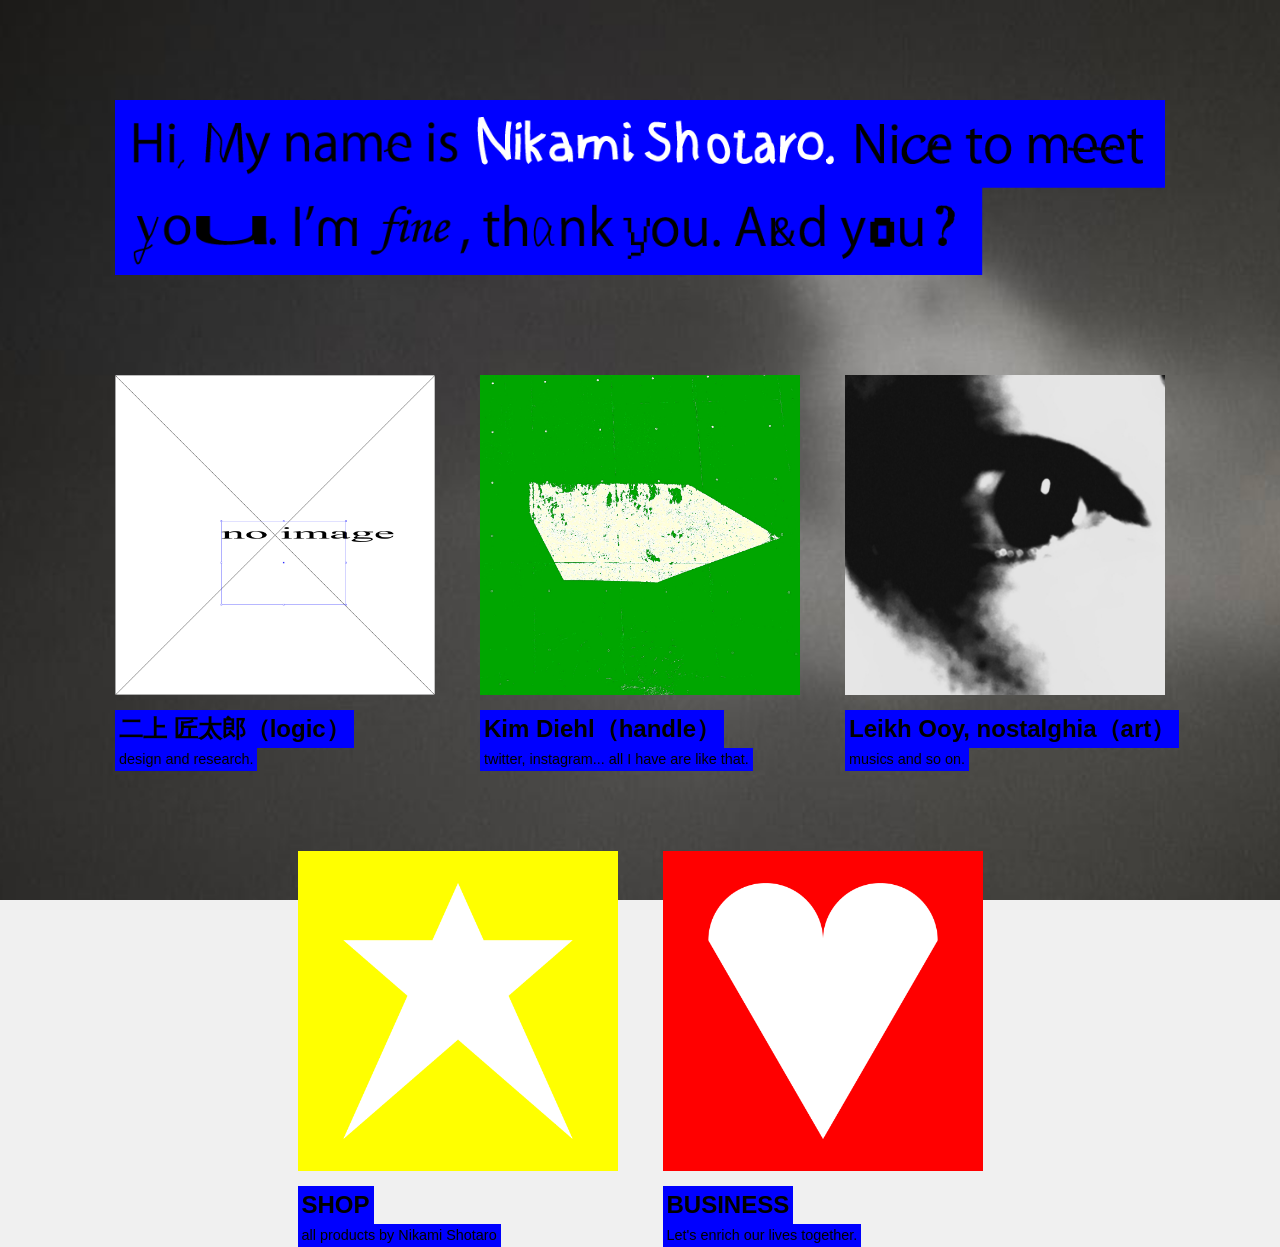
==== commit 3a18b797: "更新" ====
--- a/index.html
+++ b/index.html
@@ -101,7 +101,7 @@
             object-fit: cover;
             display: block;
             margin-bottom: 15px; /* タイトルとの間隔 */
-            background-color: #333333; /* 画像が読み込めない時のダミー背景色 */
+            background-color: #ffffff; /* 画像が読み込めない時のダミー背景色 */
         }
         /* ▲▲▲ 画像サイズの変更指示コメント ここまで ▲▲▲ */
 
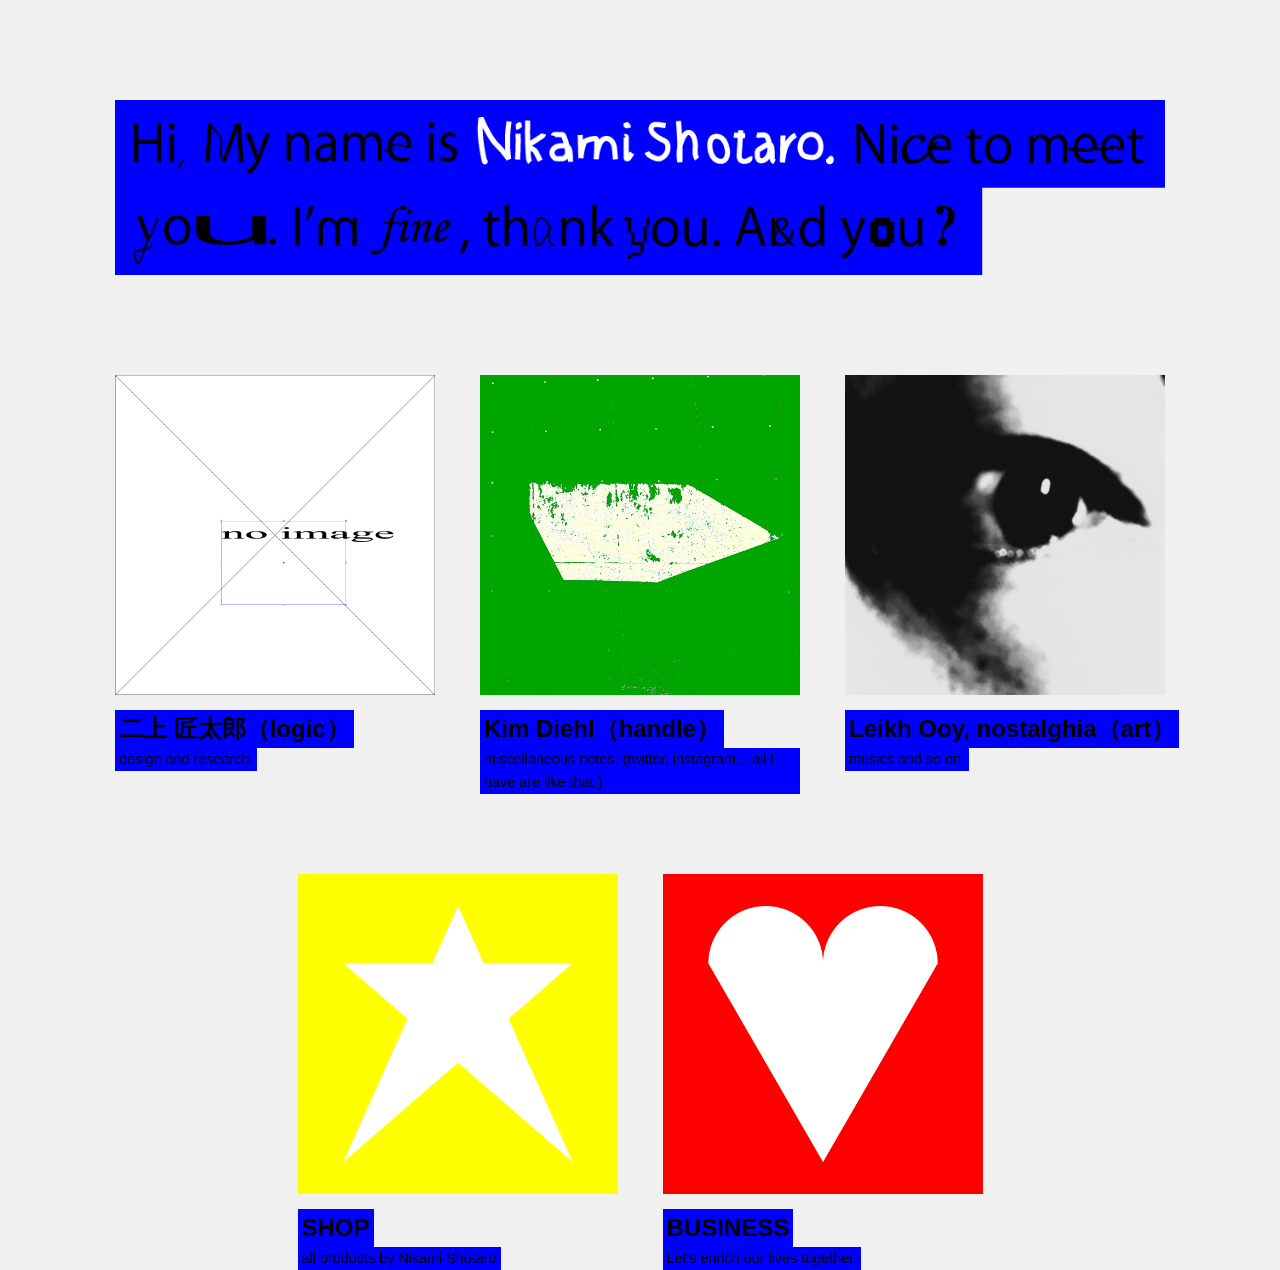
==== commit 94e17f10: "更新" ====
--- a/index.html
+++ b/index.html
@@ -273,7 +273,7 @@
             
             <a href="handlename.html" class="item">
                 <img src="images/handle_background.jpg" alt="" class="block-image"> <span class="item-name">Kim Diehl（handle）</span>
-                <p class="description">twitter, instagram... all I have are like that.</p>
+                <p class="description">miscellaneous notes. (twitter, instagram... all I have are like that.)</p>
             </a>
             
             <a href="artistname.html" class="item">
